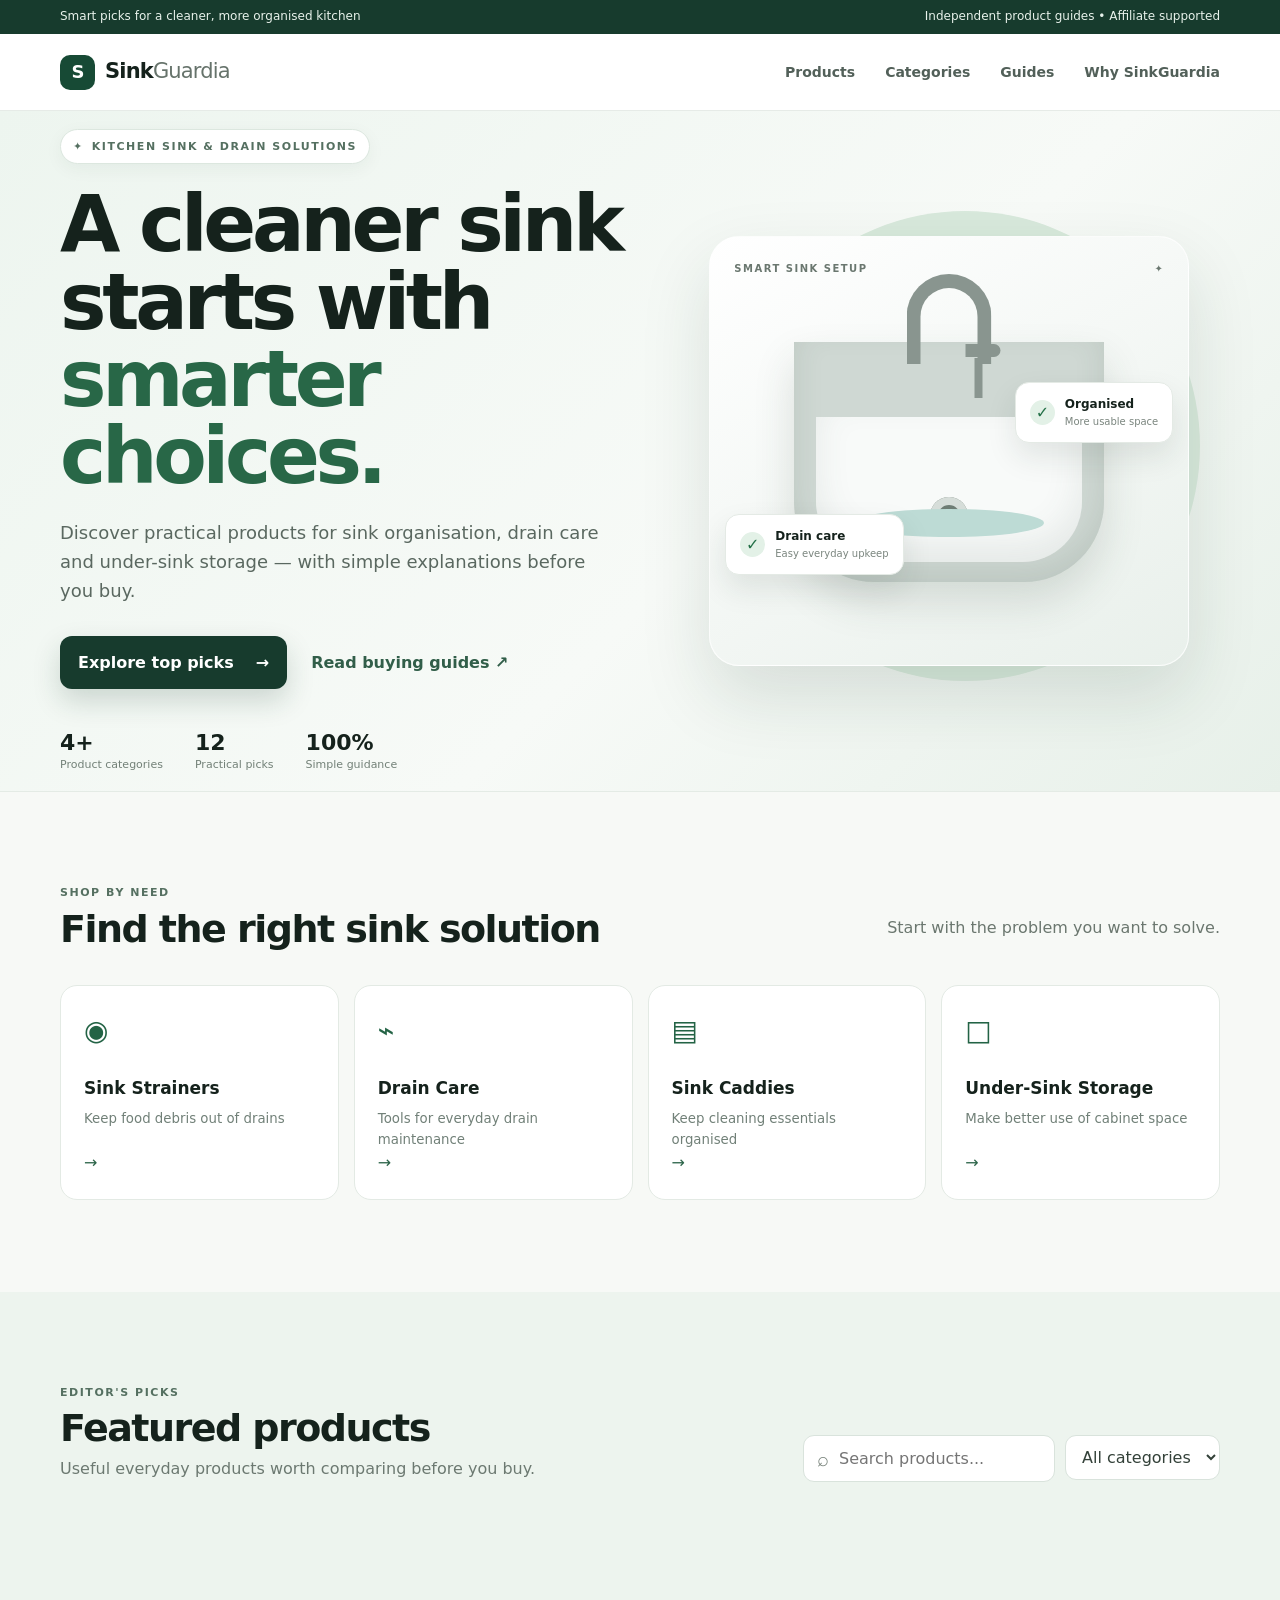
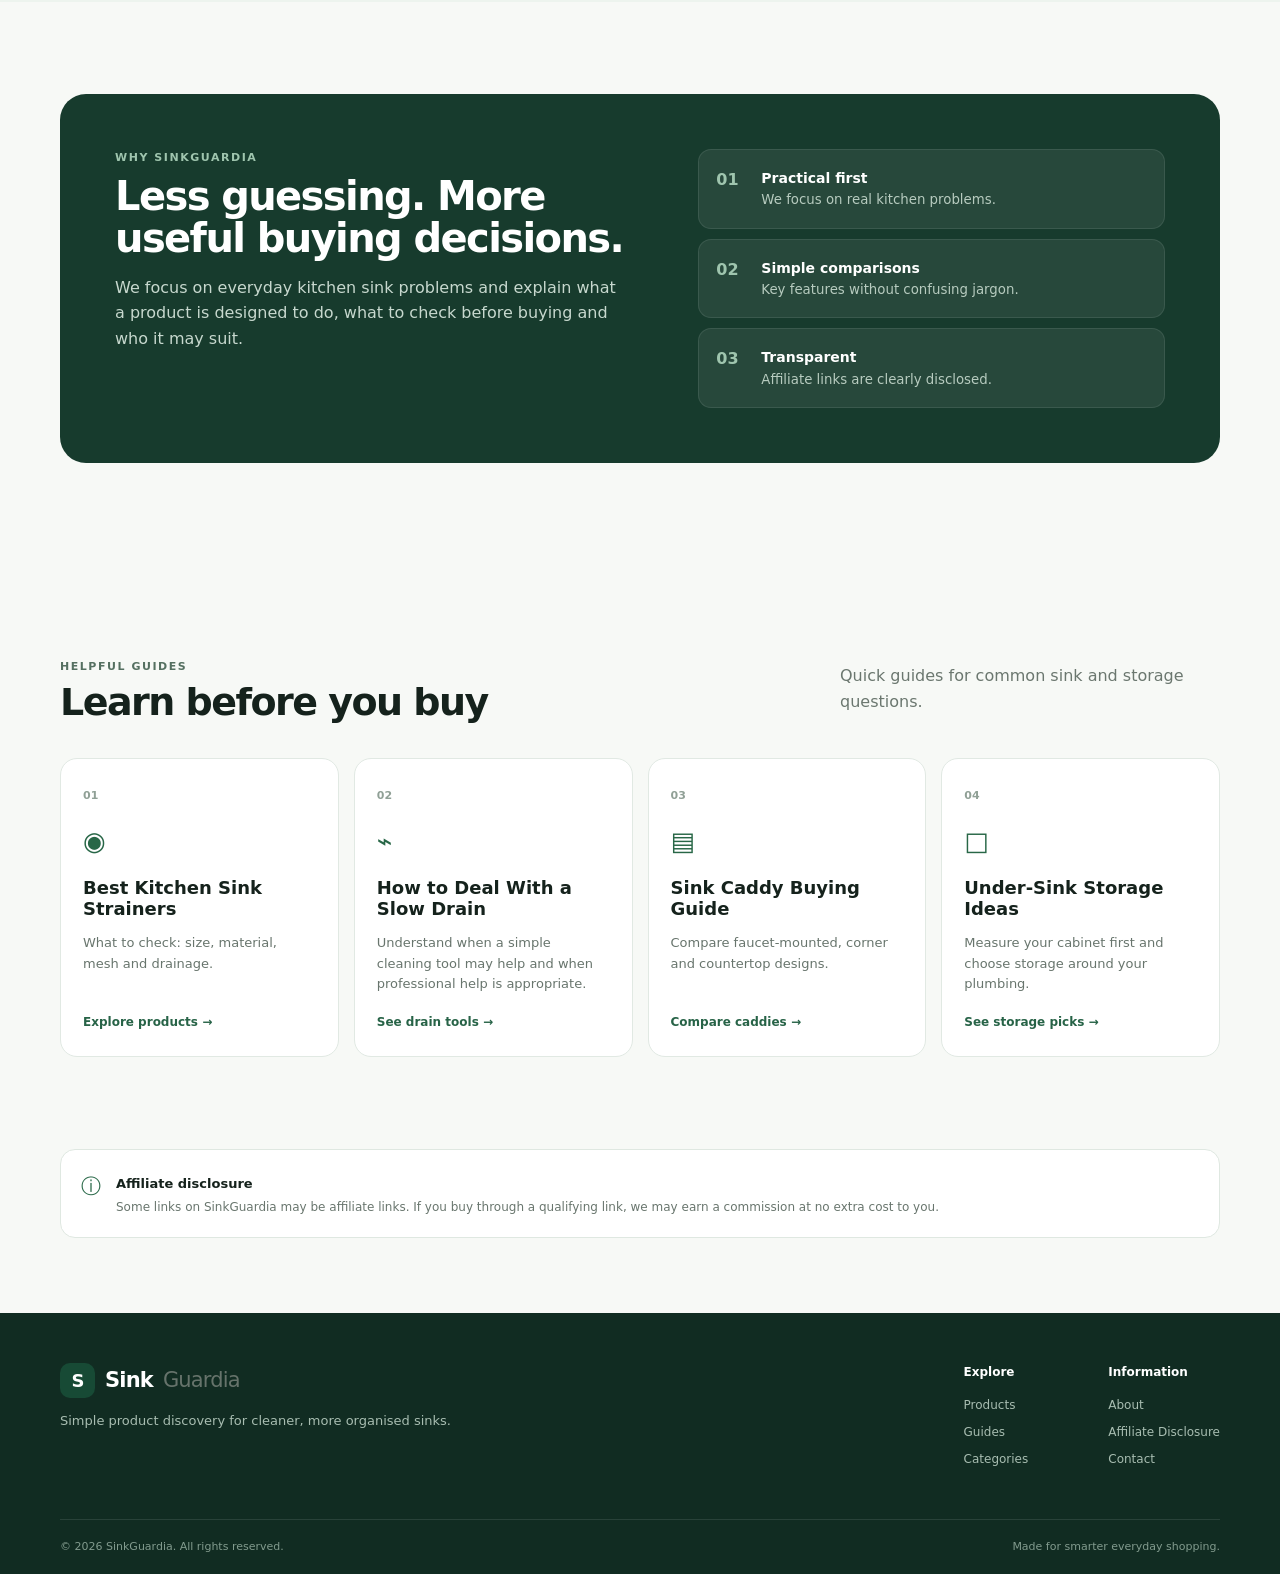
==== index.html @ 62e99f2e "Update index.html" ====
<!doctype html>
<html lang="en">
<head>
<meta charset="utf-8"><meta name="viewport" content="width=device-width,initial-scale=1">
<meta name="description" content="SinkGuardia helps you compare practical kitchen sink, drain and under-sink organization products.">
<title>SinkGuardia — Smarter Sink Solutions</title><link rel="stylesheet" href="style.css">
<body>
<div class="topbar"><div class="container topbar-in"><span>Smart picks for a cleaner, more organised kitchen</span><span>Independent product guides • Affiliate supported</span></div></div>
<header class="site-header"><div class="container nav">
<a class="logo" href="index.html"><span class="logo-mark">S</span><span>Sink<span class="muted-logo">Guardia</span></span></a>
<nav class="desktop-nav"><a href="#products">Products</a><a href="#categories">Categories</a><a href="#guides">Guides</a><a href="#why">Why SinkGuardia</a></nav>
<button class="menu-btn" id="menuBtn" aria-label="Open menu">☰</button>
</div><div class="mobile-nav" id="mobileNav"><a href="#products">Products</a><a href="#categories">Categories</a><a href="#guides">Guides</a><a href="#why">Why SinkGuardia</a></div></header>
<main>
<section class="hero"><div class="container hero-grid"><div class="hero-copy-wrap"><div class="pill"><span>✦</span> KITCHEN SINK & DRAIN SOLUTIONS</div><h1>A cleaner sink starts with <em>smarter choices.</em></h1><p class="hero-copy">Discover practical products for sink organisation, drain care and under-sink storage — with simple explanations before you buy.</p><div class="hero-actions"><a class="button primary" href="#products">Explore top picks <span>→</span></a><a class="text-link" href="#guides">Read buying guides <span>↗</span></a></div><div class="trust-row"><div><strong>4+</strong><span>Product categories</span></div><div><strong>12</strong><span>Practical picks</span></div><div><strong>100%</strong><span>Simple guidance</span></div></div></div>
<div class="hero-visual"><div class="blob"></div><div class="sink-scene"><div class="scene-top"><span class="scene-label">SMART SINK SETUP</span><span>✦</span></div><div class="sink"><div class="faucet"><i></i><b></b></div><div class="basin"><div class="drain"></div><div class="water"></div></div></div><div class="floating-card card-a"><span>✓</span><div><b>Drain care</b><small>Easy everyday upkeep</small></div></div><div class="floating-card card-b"><span>✓</span><div><b>Organised</b><small>More usable space</small></div></div></div></div></div></section>
<section class="container section" id="categories"><div class="section-heading"><div><div class="eyebrow">SHOP BY NEED</div><h2>Find the right sink solution</h2></div><p>Start with the problem you want to solve.</p></div><div class="category-grid"><a class="category" href="#products" data-filter="Strainers"><span class="cat-icon">◉</span><b>Sink Strainers</b><small>Keep food debris out of drains</small><span>→</span></a><a class="category" href="#products" data-filter="Drain Care"><span class="cat-icon">⌁</span><b>Drain Care</b><small>Tools for everyday drain maintenance</small><span>→</span></a><a class="category" href="#products" data-filter="Caddies"><span class="cat-icon">▤</span><b>Sink Caddies</b><small>Keep cleaning essentials organised</small><span>→</span></a><a class="category" href="#products" data-filter="Storage"><span class="cat-icon">□</span><b>Under-Sink Storage</b><small>Make better use of cabinet space</small><span>→</span></a></div></section>
<section class="section products-section" id="products"><div class="container"><div class="section-heading products-head"><div><div class="eyebrow">EDITOR'S PICKS</div><h2>Featured products</h2><p>Useful everyday products worth comparing before you buy.</p></div><div class="tools"><label class="search"><span>⌕</span><input id="search" type="search" placeholder="Search products..."></label><select id="filter"><option value="All">All categories</option><option>Strainers</option><option>Drain Care</option><option>Caddies</option><option>Storage</option></select></div></div><div class="product-grid" id="productGrid"></div><div class="empty" id="empty" hidden>No products found. Try another search.</div></div></section>
<section class="container section" id="why"><div class="why-card"><div><div class="eyebrow">WHY SINKGUARDIA</div><h2>Less guessing. More useful buying decisions.</h2><p>We focus on everyday kitchen sink problems and explain what a product is designed to do, what to check before buying and who it may suit.</p></div><div class="why-list"><div><span>01</span><b>Practical first</b><small>We focus on real kitchen problems.</small></div><div><span>02</span><b>Simple comparisons</b><small>Key features without confusing jargon.</small></div><div><span>03</span><b>Transparent</b><small>Affiliate links are clearly disclosed.</small></div></div></div></section>
<section class="container section" id="guides"><div class="section-heading"><div><div class="eyebrow">HELPFUL GUIDES</div><h2>Learn before you buy</h2></div><p>Quick guides for common sink and storage questions.</p></div><div class="guide-grid"><article class="guide"><span>01</span><div class="guide-icon">◉</div><h3>Best Kitchen Sink Strainers</h3><p>What to check: size, material, mesh and drainage.</p><a href="#products">Explore products →</a></article><article class="guide"><span>02</span><div class="guide-icon">⌁</div><h3>How to Deal With a Slow Drain</h3><p>Understand when a simple cleaning tool may help and when professional help is appropriate.</p><a href="#products">See drain tools →</a></article><article class="guide"><span>03</span><div class="guide-icon">▤</div><h3>Sink Caddy Buying Guide</h3><p>Compare faucet-mounted, corner and countertop designs.</p><a href="#products">Compare caddies →</a></article><article class="guide"><span>04</span><div class="guide-icon">□</div><h3>Under-Sink Storage Ideas</h3><p>Measure your cabinet first and choose storage around your plumbing.</p><a href="#products">See storage picks →</a></article></div></section>
<section class="container disclosure"><div class="disclosure-icon">ⓘ</div><div><b>Affiliate disclosure</b><p>Some links on SinkGuardia may be affiliate links. If you buy through a qualifying link, we may earn a commission at no extra cost to you.</p></div></section>
</main>
<footer><div class="container footer-main"><div><a class="logo footer-logo" href="index.html"><span class="logo-mark">S</span>Sink<span class="muted-logo">Guardia</span></a><p>Simple product discovery for cleaner, more organised sinks.</p></div><div class="footer-links"><div><b>Explore</b><a href="#products">Products</a><a href="#guides">Guides</a><a href="#categories">Categories</a></div><div><b>Information</b><a href="about.html">About</a><a href="disclosure.html">Affiliate Disclosure</a><a href="contact.html">Contact</a></div></div></div><div class="container footer-bottom"><span>© 2026 SinkGuardia. All rights reserved.</span><span>Made for smarter everyday shopping.</span></div></footer>
<script src="js/products.js"></script><script src="js/script.js"></script>
</body></html>
---- style.css ----
*{box-sizing:border-box}html{scroll-behavior:smooth}body{margin:0;font-family:Inter,ui-sans-serif,system-ui,-apple-system,BlinkMacSystemFont,"Segoe UI",sans-serif;color:#15221c;background:#f7f9f6;line-height:1.6}a{color:inherit}.container{width:min(1160px,92%);margin:auto}.topbar{background:#173b2d;color:#e8f2eb;font-size:12px}.topbar-in{min-height:34px;display:flex;align-items:center;justify-content:space-between;gap:20px}.site-header{position:sticky;top:0;z-index:20;background:rgba(255,255,255,.94);backdrop-filter:blur(14px);border-bottom:1px solid #e6ebe7}.nav{height:76px;display:flex;align-items:center;justify-content:space-between}.logo{display:flex;align-items:center;gap:10px;text-decoration:none;font-size:21px;font-weight:850;letter-spacing:-.04em}.logo-mark{display:grid;place-items:center;width:35px;height:35px;border-radius:10px;background:#174a35;color:#fff;font-size:18px}.muted-logo{font-weight:500;color:#66736b}.desktop-nav{display:flex;gap:30px}.desktop-nav a,.mobile-nav a{text-decoration:none;color:#526059;font-size:14px;font-weight:650}.desktop-nav a:hover{color:#174a35}.menu-btn{display:none;border:0;background:#edf3ee;border-radius:10px;padding:10px 12px;font-size:18px}.mobile-nav{display:none}.hero{overflow:hidden;background:linear-gradient(135deg,#edf5ef 0%,#f7faf7 58%,#e7f0e9 100%);border-bottom:1px solid #e4ebe5}.hero-grid{min-height:680px;display:grid;grid-template-columns:1.02fr .98fr;gap:55px;align-items:center}.pill,.eyebrow{font-size:11px;letter-spacing:.14em;font-weight:850;color:#557061}.pill{display:inline-flex;gap:8px;align-items:center;background:#fff;border:1px solid #dce7df;padding:8px 12px;border-radius:999px;box-shadow:0 5px 18px rgba(25,65,46,.05)}h1{font-size:clamp(45px,6.1vw,78px);line-height:.99;letter-spacing:-.055em;margin:22px 0 24px;max-width:720px}h1 em{font-style:normal;color:#286747}.hero-copy{font-size:18px;color:#5a6860;max-width:610px}.hero-actions{display:flex;align-items:center;gap:24px;margin:30px 0}.button{display:inline-flex;align-items:center;gap:22px;text-decoration:none;font-weight:800;border-radius:12px;padding:14px 18px}.primary{background:#173b2d;color:#fff;box-shadow:0 12px 28px rgba(23,59,45,.18)}.text-link{text-decoration:none;font-weight:750;color:#315e49}.trust-row{display:flex;gap:32px;margin-top:42px}.trust-row div{display:grid}.trust-row strong{font-size:22px;line-height:1.1}.trust-row span{font-size:11px;color:#728077}.hero-visual{position:relative;min-height:510px;display:grid;place-items:center}.blob{position:absolute;width:470px;height:470px;border-radius:50%;background:#d8e9dc;right:20px;top:15px}.sink-scene{position:relative;width:min(480px,100%);height:430px;border-radius:30px;background:linear-gradient(150deg,#fff,#e9f0eb);box-shadow:0 30px 70px rgba(24,55,39,.13);border:1px solid rgba(255,255,255,.8);overflow:hidden;padding:24px}.scene-top{display:flex;justify-content:space-between;color:#6a776f;font-size:10px;font-weight:850;letter-spacing:.15em}.sink{position:absolute;left:50%;top:105px;transform:translateX(-50%);width:310px;height:240px;background:#cfd8d3;border-radius:0 0 80px 80px;box-shadow:inset 0 -14px 30px rgba(61,79,69,.12),0 20px 40px rgba(45,65,53,.15)}.basin{position:absolute;left:22px;right:22px;bottom:20px;height:145px;background:#f8faf9;border-radius:0 0 60px 60px;box-shadow:inset 0 -18px 35px rgba(71,89,80,.1)}.water{position:absolute;left:38px;right:38px;bottom:25px;height:28px;border-radius:50%;background:#bddbd5}.drain{position:absolute;left:50%;bottom:27px;transform:translateX(-50%);width:38px;height:38px;border-radius:50%;background:#6e7c74;box-shadow:inset 0 0 0 8px #d6ddd9}.faucet{position:absolute;left:50%;top:-68px;width:85px;height:90px;transform:translateX(-50%);border:14px solid #89958f;border-bottom:0;border-radius:55px 55px 0 0}.faucet i{position:absolute;right:-23px;top:56px;width:35px;height:13px;background:#89958f;border-radius:0 10px 10px 0}.faucet b{position:absolute;right:-5px;top:70px;width:8px;height:40px;background:#89958f}.floating-card{position:absolute;display:flex;gap:10px;align-items:center;background:#fff;border:1px solid #e4eae5;border-radius:14px;padding:12px 14px;box-shadow:0 14px 30px rgba(27,51,39,.1)}.floating-card span{width:25px;height:25px;border-radius:50%;display:grid;place-items:center;background:#e3f1e7;color:#237047;font-weight:900}.floating-card b,.floating-card small{display:block}.floating-card b{font-size:12px}.floating-card small{font-size:10px;color:#7a857e}.card-a{left:15px;bottom:90px}.card-b{right:15px;top:145px}.section{padding:92px 0}.section-heading{display:flex;align-items:end;justify-content:space-between;gap:25px;margin-bottom:28px}.section-heading h2{font-size:38px;letter-spacing:-.04em;line-height:1.08;margin:7px 0}.section-heading>p{max-width:380px;color:#6b776f}.category-grid{display:grid;grid-template-columns:repeat(4,1fr);gap:15px}.category{position:relative;text-decoration:none;background:#fff;border:1px solid #e3eae4;border-radius:17px;padding:23px;min-height:180px;display:flex;flex-direction:column;transition:.2s}.category:hover,.product-card:hover,.guide:hover{transform:translateY(-4px);box-shadow:0 18px 40px rgba(27,56,42,.08)}.cat-icon{font-size:28px;color:#236345;margin-bottom:22px}.category b{font-size:17px}.category small{color:#718078;margin-top:5px}.category>span:last-child{margin-top:auto;color:#2d654a}.products-section{background:#edf4ee}.products-head{align-items:end}.products-head>div:first-child p{color:#6c7971;margin:5px 0 0}.tools{display:flex;gap:10px}.search{display:flex;align-items:center;gap:8px;background:#fff;border:1px solid #d9e3dc;border-radius:11px;padding:0 13px}.search span{font-size:20px;color:#758078}.search input,.tools select{border:0;outline:0;background:transparent;height:45px;color:#334139;font:inherit}.tools select{background:#fff;border:1px solid #d9e3dc;border-radius:11px;padding:0 12px}.product-grid{display:grid;grid-template-columns:repeat(3,1fr);gap:18px}.product-card{background:#fff;border:1px solid #e0e8e2;border-radius:18px;overflow:hidden;transition:.2s;display:flex;flex-direction:column}.product-image{height:220px;background:linear-gradient(145deg,#f7faf8,#e2ece5);display:grid;place-items:center;position:relative}.product-art{font-size:72px;color:#789286}.badge{position:absolute;left:15px;top:15px;background:#173b2d;color:#fff;padding:5px 9px;border-radius:999px;font-size:10px;font-weight:850}.product-body{padding:19px}.product-category{font-size:10px;font-weight:850;letter-spacing:.12em;color:#6c7b72}.product-body h3{font-size:19px;line-height:1.25;margin:7px 0}.product-body p{color:#66736b;font-size:13px;min-height:42px}.rating{font-size:12px;color:#8a6719;font-weight:800}.card-bottom{display:flex;justify-content:space-between;align-items:center;margin-top:17px}.price{font-size:20px;font-weight:850}.view-btn{background:#edf4ee;color:#1e573d;border:0;border-radius:9px;padding:9px 12px;text-decoration:none;font-size:12px;font-weight:800}.empty{padding:35px;text-align:center;background:#fff;border-radius:14px;color:#68756d}.why-card{display:grid;grid-template-columns:1.1fr 1fr;gap:70px;background:#173b2d;color:#fff;border-radius:26px;padding:55px}.why-card .eyebrow{color:#9fc5ae}.why-card h2{font-size:40px;line-height:1.05;letter-spacing:-.04em;margin:8px 0 16px}.why-card p{color:#c7d8ce;max-width:590px}.why-list{display:grid;gap:10px}.why-list>div{background:rgba(255,255,255,.07);border:1px solid rgba(255,255,255,.09);border-radius:13px;padding:17px;display:grid;grid-template-columns:35px 1fr;column-gap:10px}.why-list span{grid-row:span 2;color:#9fc5ae;font-weight:800}.why-list b{font-size:14px}.why-list small{color:#b7cbbf}.guide-grid{display:grid;grid-template-columns:repeat(4,1fr);gap:15px}.guide{background:#fff;border:1px solid #e1e9e3;border-radius:17px;padding:22px;transition:.2s}.guide>span{font-size:11px;font-weight:900;color:#90a096}.guide-icon{font-size:26px;color:#286747;margin:14px 0}.guide h3{font-size:18px;line-height:1.2;margin:0 0 10px}.guide p{color:#68756d;font-size:13px;min-height:62px}.guide a{font-size:12px;font-weight:850;color:#276347;text-decoration:none}.disclosure{display:flex;gap:15px;align-items:flex-start;background:#fff;border:1px solid #dfe8e1;border-radius:15px;padding:20px;margin-bottom:75px}.disclosure-icon{font-size:20px;color:#2b6a4a}.disclosure b{font-size:13px}.disclosure p{margin:3px 0 0;color:#69766e;font-size:12px}footer{background:#112c22;color:#d9e7df}.footer-main{display:flex;justify-content:space-between;gap:50px;padding:50px 0}.footer-logo{color:#fff}.footer-main p{color:#a8bdb1;font-size:13px}.footer-links{display:flex;gap:80px}.footer-links div{display:grid;gap:8px;align-content:start}.footer-links b{font-size:12px;color:#fff;margin-bottom:5px}.footer-links a{font-size:12px;color:#a8bdb1;text-decoration:none}.footer-bottom{border-top:1px solid rgba(255,255,255,.1);padding:18px 0;display:flex;justify-content:space-between;color:#829b8e;font-size:11px}@media(max-width:900px){.hero-grid{grid-template-columns:1fr}.hero-visual{min-height:460px}.category-grid,.guide-grid{grid-template-columns:repeat(2,1fr)}.product-grid{grid-template-columns:repeat(2,1fr)}.why-card{grid-template-columns:1fr;gap:30px}.desktop-nav{display:none}.menu-btn{display:block}.mobile-nav.open{display:grid;padding:8px 4%;gap:2px;border-top:1px solid #e6ebe7}.mobile-nav a{padding:12px}.products-head{align-items:stretch;flex-direction:column}.tools{flex-wrap:wrap}.search{flex:1;min-width:220px}}@media(max-width:580px){.topbar-in span:last-child{display:none}.topbar-in{justify-content:center}.hero-grid{min-height:auto;padding:60px 0 45px}.hero-actions{flex-wrap:wrap}.trust-row{gap:18px}.hero-visual{min-height:380px}.blob{width:330px;height:330px}.sink-scene{height:350px}.sink{transform:translateX(-50%) scale(.78);top:80px}.floating-card{transform:scale(.85)}.card-a{left:0}.card-b{right:0}.section{padding:65px 0}.section-heading{display:block}.section-heading h2,.why-card h2{font-size:31px}.category-grid,.guide-grid,.product-grid{grid-template-columns:1fr}.tools{display:grid}.tools select{width:100%}.why-card{padding:30px 22px}.footer-main{display:grid}.footer-links{gap:45px}.footer-bottom{display:grid;gap:5px}}
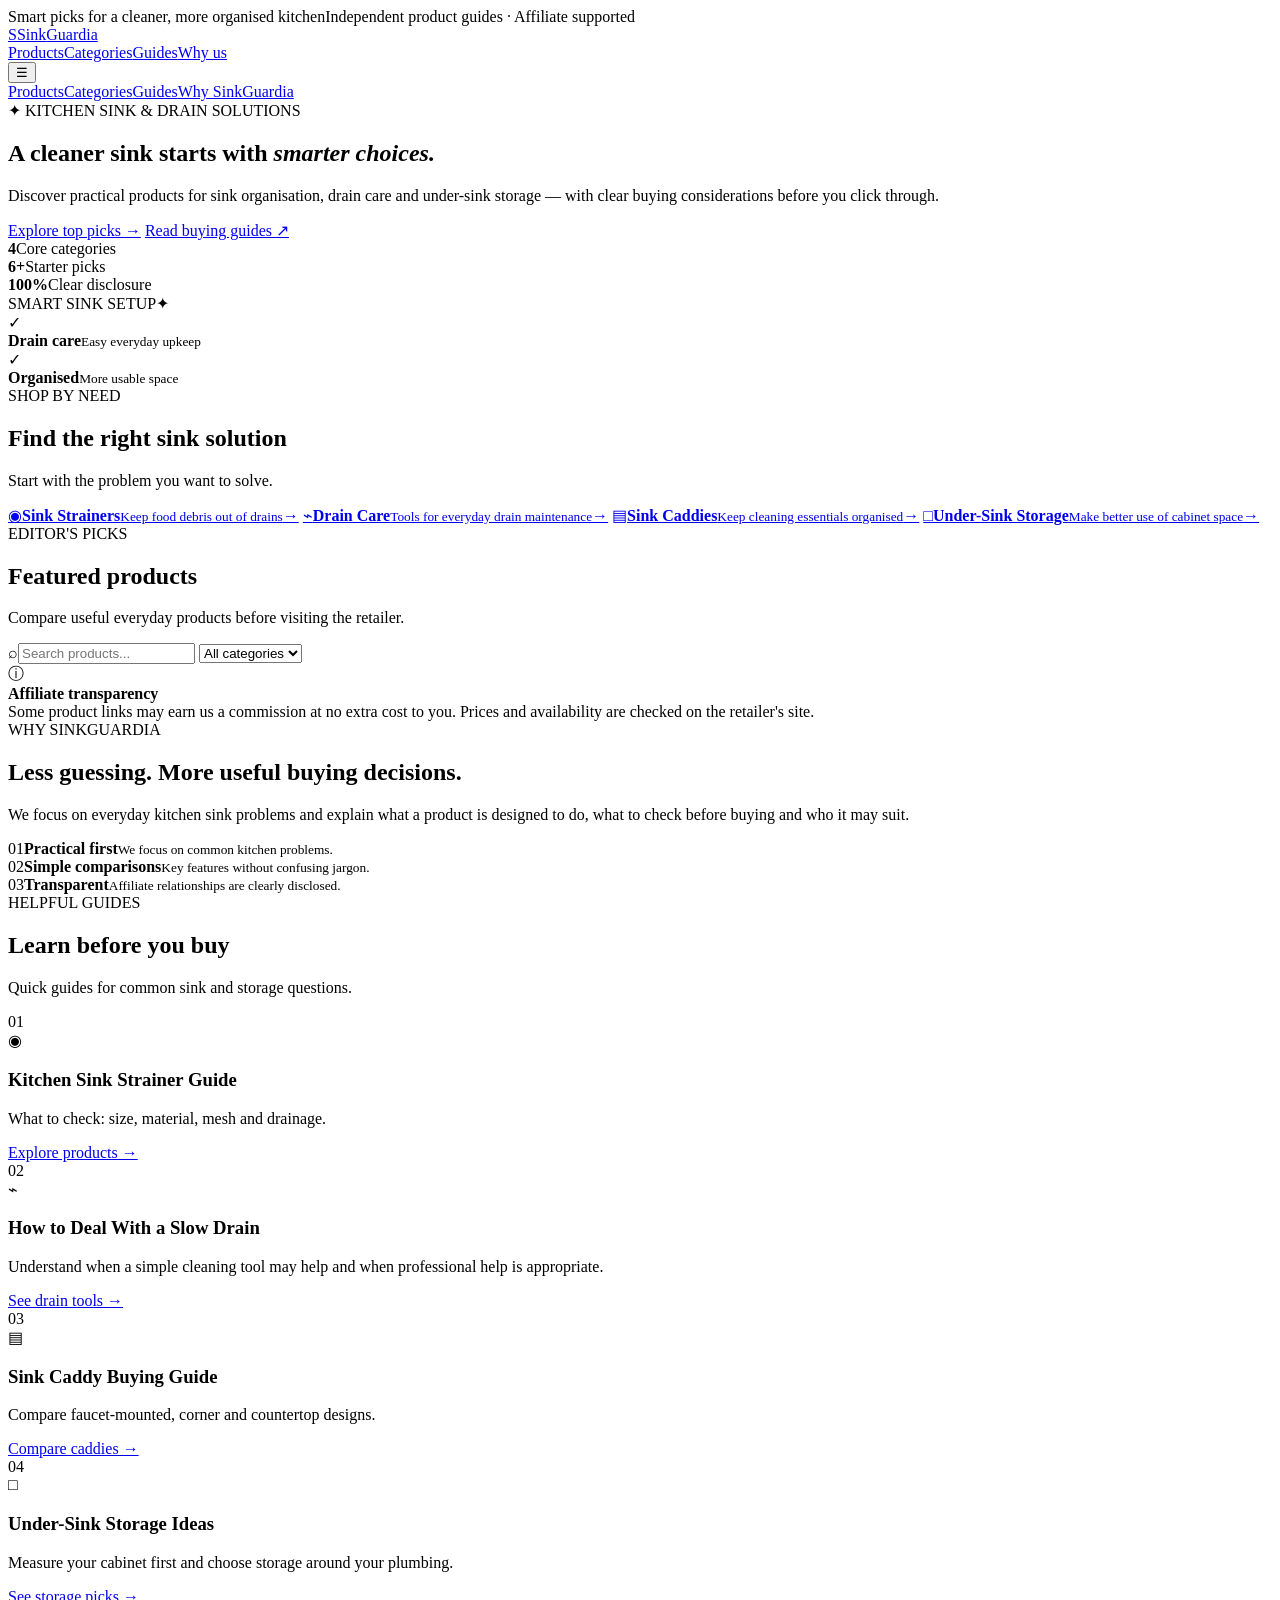
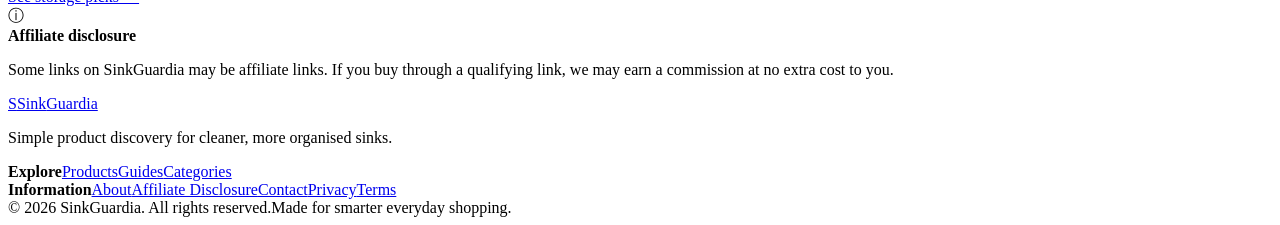
==== commit 4ad60232: "index.html" ====
--- a/index.html
+++ b/index.html
@@ -1,25 +1,121 @@
 <!doctype html>
 <html lang="en">
 <head>
-<meta charset="utf-8"><meta name="viewport" content="width=device-width,initial-scale=1">
-<meta name="description" content="SinkGuardia helps you compare practical kitchen sink, drain and under-sink organization products.">
-<title>SinkGuardia — Smarter Sink Solutions</title><link rel="stylesheet" href="style.css">
+  <meta charset="utf-8">
+  <meta name="viewport" content="width=device-width,initial-scale=1">
+  <meta name="description" content="SinkGuardia helps you compare practical kitchen sink, drain and under-sink organization products before you buy.">
+  <meta name="robots" content="index,follow">
+  <meta name="theme-color" content="#173b2d">
+  <title>SinkGuardia — Smarter Sink Solutions</title>
+  <link rel="stylesheet" href="css/style.css">
+</head>
 <body>
-<div class="topbar"><div class="container topbar-in"><span>Smart picks for a cleaner, more organised kitchen</span><span>Independent product guides • Affiliate supported</span></div></div>
-<header class="site-header"><div class="container nav">
-<a class="logo" href="index.html"><span class="logo-mark">S</span><span>Sink<span class="muted-logo">Guardia</span></span></a>
-<nav class="desktop-nav"><a href="#products">Products</a><a href="#categories">Categories</a><a href="#guides">Guides</a><a href="#why">Why SinkGuardia</a></nav>
-<button class="menu-btn" id="menuBtn" aria-label="Open menu">☰</button>
-</div><div class="mobile-nav" id="mobileNav"><a href="#products">Products</a><a href="#categories">Categories</a><a href="#guides">Guides</a><a href="#why">Why SinkGuardia</a></div></header>
-<main>
-<section class="hero"><div class="container hero-grid"><div class="hero-copy-wrap"><div class="pill"><span>✦</span> KITCHEN SINK & DRAIN SOLUTIONS</div><h1>A cleaner sink starts with <em>smarter choices.</em></h1><p class="hero-copy">Discover practical products for sink organisation, drain care and under-sink storage — with simple explanations before you buy.</p><div class="hero-actions"><a class="button primary" href="#products">Explore top picks <span>→</span></a><a class="text-link" href="#guides">Read buying guides <span>↗</span></a></div><div class="trust-row"><div><strong>4+</strong><span>Product categories</span></div><div><strong>12</strong><span>Practical picks</span></div><div><strong>100%</strong><span>Simple guidance</span></div></div></div>
-<div class="hero-visual"><div class="blob"></div><div class="sink-scene"><div class="scene-top"><span class="scene-label">SMART SINK SETUP</span><span>✦</span></div><div class="sink"><div class="faucet"><i></i><b></b></div><div class="basin"><div class="drain"></div><div class="water"></div></div></div><div class="floating-card card-a"><span>✓</span><div><b>Drain care</b><small>Easy everyday upkeep</small></div></div><div class="floating-card card-b"><span>✓</span><div><b>Organised</b><small>More usable space</small></div></div></div></div></div></section>
-<section class="container section" id="categories"><div class="section-heading"><div><div class="eyebrow">SHOP BY NEED</div><h2>Find the right sink solution</h2></div><p>Start with the problem you want to solve.</p></div><div class="category-grid"><a class="category" href="#products" data-filter="Strainers"><span class="cat-icon">◉</span><b>Sink Strainers</b><small>Keep food debris out of drains</small><span>→</span></a><a class="category" href="#products" data-filter="Drain Care"><span class="cat-icon">⌁</span><b>Drain Care</b><small>Tools for everyday drain maintenance</small><span>→</span></a><a class="category" href="#products" data-filter="Caddies"><span class="cat-icon">▤</span><b>Sink Caddies</b><small>Keep cleaning essentials organised</small><span>→</span></a><a class="category" href="#products" data-filter="Storage"><span class="cat-icon">□</span><b>Under-Sink Storage</b><small>Make better use of cabinet space</small><span>→</span></a></div></section>
-<section class="section products-section" id="products"><div class="container"><div class="section-heading products-head"><div><div class="eyebrow">EDITOR'S PICKS</div><h2>Featured products</h2><p>Useful everyday products worth comparing before you buy.</p></div><div class="tools"><label class="search"><span>⌕</span><input id="search" type="search" placeholder="Search products..."></label><select id="filter"><option value="All">All categories</option><option>Strainers</option><option>Drain Care</option><option>Caddies</option><option>Storage</option></select></div></div><div class="product-grid" id="productGrid"></div><div class="empty" id="empty" hidden>No products found. Try another search.</div></div></section>
-<section class="container section" id="why"><div class="why-card"><div><div class="eyebrow">WHY SINKGUARDIA</div><h2>Less guessing. More useful buying decisions.</h2><p>We focus on everyday kitchen sink problems and explain what a product is designed to do, what to check before buying and who it may suit.</p></div><div class="why-list"><div><span>01</span><b>Practical first</b><small>We focus on real kitchen problems.</small></div><div><span>02</span><b>Simple comparisons</b><small>Key features without confusing jargon.</small></div><div><span>03</span><b>Transparent</b><small>Affiliate links are clearly disclosed.</small></div></div></div></section>
-<section class="container section" id="guides"><div class="section-heading"><div><div class="eyebrow">HELPFUL GUIDES</div><h2>Learn before you buy</h2></div><p>Quick guides for common sink and storage questions.</p></div><div class="guide-grid"><article class="guide"><span>01</span><div class="guide-icon">◉</div><h3>Best Kitchen Sink Strainers</h3><p>What to check: size, material, mesh and drainage.</p><a href="#products">Explore products →</a></article><article class="guide"><span>02</span><div class="guide-icon">⌁</div><h3>How to Deal With a Slow Drain</h3><p>Understand when a simple cleaning tool may help and when professional help is appropriate.</p><a href="#products">See drain tools →</a></article><article class="guide"><span>03</span><div class="guide-icon">▤</div><h3>Sink Caddy Buying Guide</h3><p>Compare faucet-mounted, corner and countertop designs.</p><a href="#products">Compare caddies →</a></article><article class="guide"><span>04</span><div class="guide-icon">□</div><h3>Under-Sink Storage Ideas</h3><p>Measure your cabinet first and choose storage around your plumbing.</p><a href="#products">See storage picks →</a></article></div></section>
-<section class="container disclosure"><div class="disclosure-icon">ⓘ</div><div><b>Affiliate disclosure</b><p>Some links on SinkGuardia may be affiliate links. If you buy through a qualifying link, we may earn a commission at no extra cost to you.</p></div></section>
-</main>
-<footer><div class="container footer-main"><div><a class="logo footer-logo" href="index.html"><span class="logo-mark">S</span>Sink<span class="muted-logo">Guardia</span></a><p>Simple product discovery for cleaner, more organised sinks.</p></div><div class="footer-links"><div><b>Explore</b><a href="#products">Products</a><a href="#guides">Guides</a><a href="#categories">Categories</a></div><div><b>Information</b><a href="about.html">About</a><a href="disclosure.html">Affiliate Disclosure</a><a href="contact.html">Contact</a></div></div></div><div class="container footer-bottom"><span>© 2026 SinkGuardia. All rights reserved.</span><span>Made for smarter everyday shopping.</span></div></footer>
-<script src="js/products.js"></script><script src="js/script.js"></script>
-</body></html>
+  <div class="topbar"><div class="container topbar-in"><span>Smart picks for a cleaner, more organised kitchen</span><span>Independent product guides · Affiliate supported</span></div></div>
+
+  <header class="site-header">
+    <div class="container nav">
+      <a class="logo" href="index.html" aria-label="SinkGuardia home"><span class="logo-mark">S</span><span>Sink<span class="muted-logo">Guardia</span></span></a>
+      <nav class="desktop-nav" aria-label="Primary navigation">
+        <a href="#products">Products</a><a href="#categories">Categories</a><a href="#guides">Guides</a><a href="#why">Why us</a>
+      </nav>
+      <button class="menu-btn" id="menuBtn" aria-label="Open menu" aria-expanded="false">☰</button>
+    </div>
+    <nav class="mobile-nav" id="mobileNav" aria-label="Mobile navigation">
+      <a href="#products">Products</a><a href="#categories">Categories</a><a href="#guides">Guides</a><a href="#why">Why SinkGuardia</a>
+    </nav>
+  </header>
+
+  <main>
+    <section class="hero">
+      <div class="container hero-grid">
+        <div class="hero-copy-wrap">
+          <div class="pill"><span>✦</span> KITCHEN SINK & DRAIN SOLUTIONS</div>
+          <h1>A cleaner sink starts with <em>smarter choices.</em></h1>
+          <p class="hero-copy">Discover practical products for sink organisation, drain care and under-sink storage — with clear buying considerations before you click through.</p>
+          <div class="hero-actions">
+            <a class="button primary" href="#products">Explore top picks <span>→</span></a>
+            <a class="text-link" href="#guides">Read buying guides <span>↗</span></a>
+          </div>
+          <div class="trust-row">
+            <div><strong>4</strong><span>Core categories</span></div>
+            <div><strong>6+</strong><span>Starter picks</span></div>
+            <div><strong>100%</strong><span>Clear disclosure</span></div>
+          </div>
+        </div>
+        <div class="hero-visual" aria-hidden="true">
+          <div class="blob"></div>
+          <div class="sink-scene">
+            <div class="scene-top"><span>SMART SINK SETUP</span><span>✦</span></div>
+            <div class="sink"><div class="faucet"><i></i><b></b></div><div class="basin"><div class="drain"></div><div class="water"></div></div></div>
+            <div class="floating-card card-a"><span>✓</span><div><b>Drain care</b><small>Easy everyday upkeep</small></div></div>
+            <div class="floating-card card-b"><span>✓</span><div><b>Organised</b><small>More usable space</small></div></div>
+          </div>
+        </div>
+      </div>
+    </section>
+
+    <section class="container section" id="categories">
+      <div class="section-heading"><div><div class="eyebrow">SHOP BY NEED</div><h2>Find the right sink solution</h2></div><p>Start with the problem you want to solve.</p></div>
+      <div class="category-grid">
+        <a class="category" href="#products" data-filter="Strainers"><span class="cat-icon">◉</span><b>Sink Strainers</b><small>Keep food debris out of drains</small><span>→</span></a>
+        <a class="category" href="#products" data-filter="Drain Care"><span class="cat-icon">⌁</span><b>Drain Care</b><small>Tools for everyday drain maintenance</small><span>→</span></a>
+        <a class="category" href="#products" data-filter="Caddies"><span class="cat-icon">▤</span><b>Sink Caddies</b><small>Keep cleaning essentials organised</small><span>→</span></a>
+        <a class="category" href="#products" data-filter="Storage"><span class="cat-icon">□</span><b>Under-Sink Storage</b><small>Make better use of cabinet space</small><span>→</span></a>
+      </div>
+    </section>
+
+    <section class="section products-section" id="products">
+      <div class="container">
+        <div class="section-heading products-head">
+          <div><div class="eyebrow">EDITOR'S PICKS</div><h2>Featured products</h2><p>Compare useful everyday products before visiting the retailer.</p></div>
+          <div class="tools">
+            <label class="search"><span>⌕</span><input id="search" type="search" placeholder="Search products..." aria-label="Search products"></label>
+            <select id="filter" aria-label="Filter products"><option value="All">All categories</option><option>Strainers</option><option>Drain Care</option><option>Caddies</option><option>Storage</option></select>
+          </div>
+        </div>
+        <div class="affiliate-note"><span>ⓘ</span><div><strong>Affiliate transparency</strong><br><span>Some product links may earn us a commission at no extra cost to you. Prices and availability are checked on the retailer's site.</span></div></div>
+        <div class="product-grid" id="productGrid"></div>
+        <div class="empty" id="empty" hidden>No products found. Try another search.</div>
+      </div>
+    </section>
+
+    <section class="container section" id="why">
+      <div class="why-card">
+        <div><div class="eyebrow">WHY SINKGUARDIA</div><h2>Less guessing. More useful buying decisions.</h2><p>We focus on everyday kitchen sink problems and explain what a product is designed to do, what to check before buying and who it may suit.</p></div>
+        <div class="why-list">
+          <div><span>01</span><b>Practical first</b><small>We focus on common kitchen problems.</small></div>
+          <div><span>02</span><b>Simple comparisons</b><small>Key features without confusing jargon.</small></div>
+          <div><span>03</span><b>Transparent</b><small>Affiliate relationships are clearly disclosed.</small></div>
+        </div>
+      </div>
+    </section>
+
+    <section class="container section" id="guides">
+      <div class="section-heading"><div><div class="eyebrow">HELPFUL GUIDES</div><h2>Learn before you buy</h2></div><p>Quick guides for common sink and storage questions.</p></div>
+      <div class="guide-grid">
+        <article class="guide"><span>01</span><div class="guide-icon">◉</div><h3>Kitchen Sink Strainer Guide</h3><p>What to check: size, material, mesh and drainage.</p><a href="#products">Explore products →</a></article>
+        <article class="guide"><span>02</span><div class="guide-icon">⌁</div><h3>How to Deal With a Slow Drain</h3><p>Understand when a simple cleaning tool may help and when professional help is appropriate.</p><a href="#products">See drain tools →</a></article>
+        <article class="guide"><span>03</span><div class="guide-icon">▤</div><h3>Sink Caddy Buying Guide</h3><p>Compare faucet-mounted, corner and countertop designs.</p><a href="#products">Compare caddies →</a></article>
+        <article class="guide"><span>04</span><div class="guide-icon">□</div><h3>Under-Sink Storage Ideas</h3><p>Measure your cabinet first and choose storage around your plumbing.</p><a href="#products">See storage picks →</a></article>
+      </div>
+    </section>
+
+    <section class="container disclosure">
+      <div class="disclosure-icon">ⓘ</div>
+      <div><b>Affiliate disclosure</b><p>Some links on SinkGuardia may be affiliate links. If you buy through a qualifying link, we may earn a commission at no extra cost to you.</p></div>
+    </section>
+  </main>
+
+  <footer>
+    <div class="container footer-main">
+      <div><a class="logo footer-logo" href="index.html"><span class="logo-mark">S</span>Sink<span class="muted-logo">Guardia</span></a><p>Simple product discovery for cleaner, more organised sinks.</p></div>
+      <div class="footer-links">
+        <div><b>Explore</b><a href="#products">Products</a><a href="#guides">Guides</a><a href="#categories">Categories</a></div>
+        <div><b>Information</b><a href="about.html">About</a><a href="disclosure.html">Affiliate Disclosure</a><a href="contact.html">Contact</a><a href="privacy.html">Privacy</a><a href="terms.html">Terms</a></div>
+      </div>
+    </div>
+    <div class="container footer-bottom"><span>© 2026 SinkGuardia. All rights reserved.</span><span>Made for smarter everyday shopping.</span></div>
+  </footer>
+  <script src="js/products.js"></script><script src="js/script.js"></script>
+</body>
+</html>
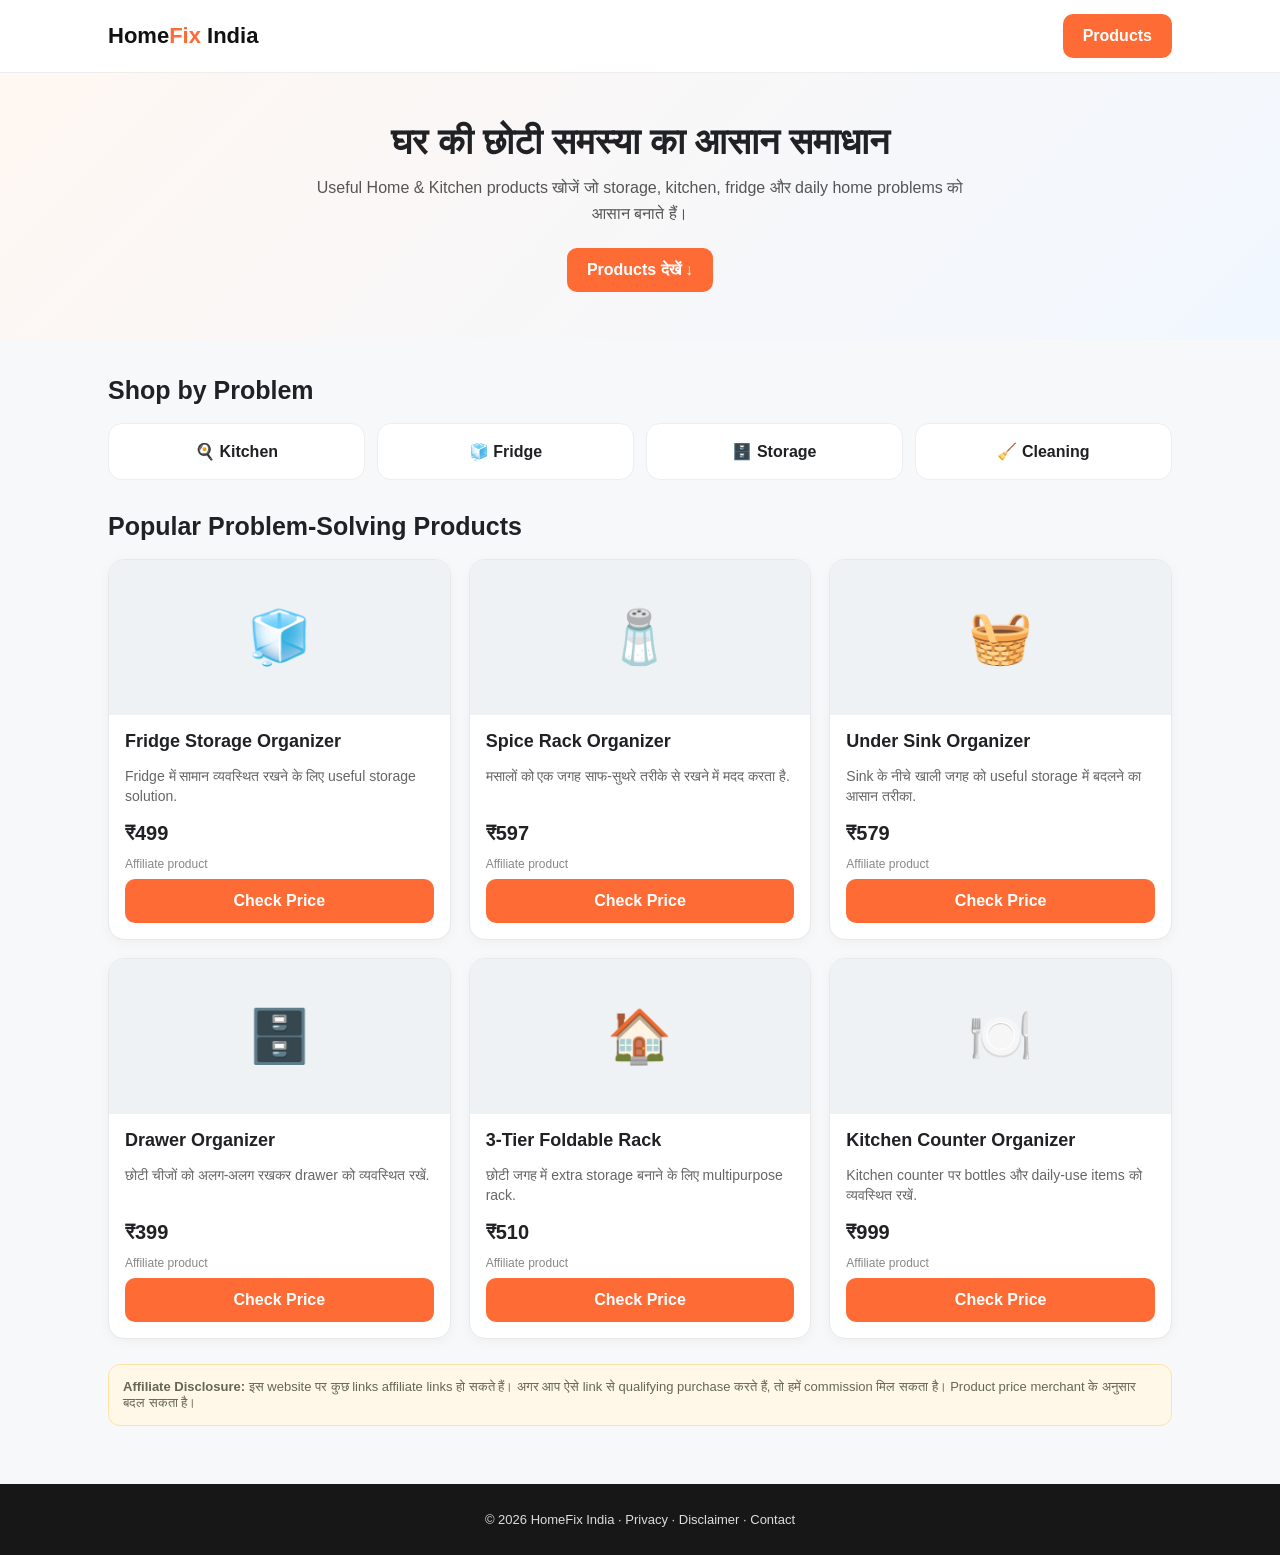
==== commit 2dab6023: "index.html" ====
--- a/index.html
+++ b/index.html
@@ -1,121 +1,63 @@
-<!doctype html>
-<html lang="en">
+<!DOCTYPE html>
+<html lang="hi">
 <head>
-  <meta charset="utf-8">
-  <meta name="viewport" content="width=device-width,initial-scale=1">
-  <meta name="description" content="SinkGuardia helps you compare practical kitchen sink, drain and under-sink organization products before you buy.">
-  <meta name="robots" content="index,follow">
-  <meta name="theme-color" content="#173b2d">
-  <title>SinkGuardia — Smarter Sink Solutions</title>
-  <link rel="stylesheet" href="css/style.css">
+<meta charset="UTF-8">
+<meta name="viewport" content="width=device-width, initial-scale=1.0">
+<meta name="description" content="HomeFix India - घर की छोटी समस्याओं के लिए useful Home & Kitchen products खोजें।">
+<title>HomeFix India | Smart Home & Kitchen Products</title>
+<style>
+*{box-sizing:border-box}body{margin:0;font-family:Arial,sans-serif;background:#f7f8fa;color:#202124}
+header{background:#fff;border-bottom:1px solid #eee;position:sticky;top:0;z-index:5}
+.nav{max-width:1100px;margin:auto;padding:14px 18px;display:flex;align-items:center;justify-content:space-between}
+.logo{font-size:22px;font-weight:800;color:#111}.logo span{color:#ff6b35}
+.hero{background:linear-gradient(135deg,#fff7f2,#f1f7ff);padding:48px 18px;text-align:center}
+.hero h1{font-size:36px;margin:0 0 12px}.hero p{max-width:650px;margin:0 auto 22px;color:#555;line-height:1.6}
+.btn{display:inline-block;background:#ff6b35;color:#fff;padding:13px 20px;border-radius:10px;text-decoration:none;font-weight:700}
+.container{max-width:1100px;margin:auto;padding:28px 18px}
+.section-title{font-size:25px;margin:8px 0 18px}
+.categories{display:grid;grid-template-columns:repeat(4,1fr);gap:12px;margin-bottom:32px}
+.cat{background:#fff;border:1px solid #eee;border-radius:14px;padding:18px;text-align:center;font-weight:700}
+.grid{display:grid;grid-template-columns:repeat(3,1fr);gap:18px}
+.card{background:#fff;border:1px solid #e8e8e8;border-radius:16px;overflow:hidden;box-shadow:0 3px 12px rgba(0,0,0,.04)}
+.pic{height:155px;background:#eef2f5;display:flex;align-items:center;justify-content:center;font-size:52px}
+.card-body{padding:16px}.card h3{font-size:18px;margin:0 0 8px}.card p{color:#666;font-size:14px;line-height:1.45;min-height:42px}
+.price{font-size:20px;font-weight:800;margin:12px 0}.small{font-size:12px;color:#888}
+.card .btn{width:100%;text-align:center;margin-top:8px}
+.note{background:#fff8e8;border:1px solid #ffe3a3;border-radius:12px;padding:14px;margin-top:25px;font-size:13px;color:#665}
+footer{background:#171717;color:#ddd;text-align:center;padding:28px 18px;margin-top:30px;font-size:13px}
+@media(max-width:750px){.hero h1{font-size:28px}.categories{grid-template-columns:repeat(2,1fr)}.grid{grid-template-columns:1fr 1fr}}
+@media(max-width:480px){.grid{grid-template-columns:1fr}.hero{padding:36px 16px}}
+</style>
 </head>
 <body>
-  <div class="topbar"><div class="container topbar-in"><span>Smart picks for a cleaner, more organised kitchen</span><span>Independent product guides · Affiliate supported</span></div></div>
+<header><div class="nav"><div class="logo">Home<span>Fix</span> India</div><a class="btn" href="#products">Products</a></div></header>
 
-  <header class="site-header">
-    <div class="container nav">
-      <a class="logo" href="index.html" aria-label="SinkGuardia home"><span class="logo-mark">S</span><span>Sink<span class="muted-logo">Guardia</span></span></a>
-      <nav class="desktop-nav" aria-label="Primary navigation">
-        <a href="#products">Products</a><a href="#categories">Categories</a><a href="#guides">Guides</a><a href="#why">Why us</a>
-      </nav>
-      <button class="menu-btn" id="menuBtn" aria-label="Open menu" aria-expanded="false">☰</button>
-    </div>
-    <nav class="mobile-nav" id="mobileNav" aria-label="Mobile navigation">
-      <a href="#products">Products</a><a href="#categories">Categories</a><a href="#guides">Guides</a><a href="#why">Why SinkGuardia</a>
-    </nav>
-  </header>
+<section class="hero">
+<h1>घर की छोटी समस्या का आसान समाधान</h1>
+<p>Useful Home & Kitchen products खोजें जो storage, kitchen, fridge और daily home problems को आसान बनाते हैं।</p>
+<a class="btn" href="#products">Products देखें ↓</a>
+</section>
 
-  <main>
-    <section class="hero">
-      <div class="container hero-grid">
-        <div class="hero-copy-wrap">
-          <div class="pill"><span>✦</span> KITCHEN SINK & DRAIN SOLUTIONS</div>
-          <h1>A cleaner sink starts with <em>smarter choices.</em></h1>
-          <p class="hero-copy">Discover practical products for sink organisation, drain care and under-sink storage — with clear buying considerations before you click through.</p>
-          <div class="hero-actions">
-            <a class="button primary" href="#products">Explore top picks <span>→</span></a>
-            <a class="text-link" href="#guides">Read buying guides <span>↗</span></a>
-          </div>
-          <div class="trust-row">
-            <div><strong>4</strong><span>Core categories</span></div>
-            <div><strong>6+</strong><span>Starter picks</span></div>
-            <div><strong>100%</strong><span>Clear disclosure</span></div>
-          </div>
-        </div>
-        <div class="hero-visual" aria-hidden="true">
-          <div class="blob"></div>
-          <div class="sink-scene">
-            <div class="scene-top"><span>SMART SINK SETUP</span><span>✦</span></div>
-            <div class="sink"><div class="faucet"><i></i><b></b></div><div class="basin"><div class="drain"></div><div class="water"></div></div></div>
-            <div class="floating-card card-a"><span>✓</span><div><b>Drain care</b><small>Easy everyday upkeep</small></div></div>
-            <div class="floating-card card-b"><span>✓</span><div><b>Organised</b><small>More usable space</small></div></div>
-          </div>
-        </div>
-      </div>
-    </section>
+<main class="container">
+<h2 class="section-title">Shop by Problem</h2>
+<div class="categories">
+<div class="cat">🍳 Kitchen</div><div class="cat">🧊 Fridge</div>
+<div class="cat">🗄️ Storage</div><div class="cat">🧹 Cleaning</div>
+</div>
 
-    <section class="container section" id="categories">
-      <div class="section-heading"><div><div class="eyebrow">SHOP BY NEED</div><h2>Find the right sink solution</h2></div><p>Start with the problem you want to solve.</p></div>
-      <div class="category-grid">
-        <a class="category" href="#products" data-filter="Strainers"><span class="cat-icon">◉</span><b>Sink Strainers</b><small>Keep food debris out of drains</small><span>→</span></a>
-        <a class="category" href="#products" data-filter="Drain Care"><span class="cat-icon">⌁</span><b>Drain Care</b><small>Tools for everyday drain maintenance</small><span>→</span></a>
-        <a class="category" href="#products" data-filter="Caddies"><span class="cat-icon">▤</span><b>Sink Caddies</b><small>Keep cleaning essentials organised</small><span>→</span></a>
-        <a class="category" href="#products" data-filter="Storage"><span class="cat-icon">□</span><b>Under-Sink Storage</b><small>Make better use of cabinet space</small><span>→</span></a>
-      </div>
-    </section>
+<h2 class="section-title" id="products">Popular Problem-Solving Products</h2>
+<div class="grid">
+<div class="card"><div class="pic">🧊</div><div class="card-body"><h3>Fridge Storage Organizer</h3><p>Fridge में सामान व्यवस्थित रखने के लिए useful storage solution.</p><div class="price">₹499</div><div class="small">Affiliate product</div><a class="btn" href="https://www.amazon.in/" target="_blank" rel="nofollow sponsored noopener">Check Price</a></div></div>
+<div class="card"><div class="pic">🧂</div><div class="card-body"><h3>Spice Rack Organizer</h3><p>मसालों को एक जगह साफ-सुथरे तरीके से रखने में मदद करता है.</p><div class="price">₹597</div><div class="small">Affiliate product</div><a class="btn" href="https://www.amazon.in/" target="_blank" rel="nofollow sponsored noopener">Check Price</a></div></div>
+<div class="card"><div class="pic">🧺</div><div class="card-body"><h3>Under Sink Organizer</h3><p>Sink के नीचे खाली जगह को useful storage में बदलने का आसान तरीका.</p><div class="price">₹579</div><div class="small">Affiliate product</div><a class="btn" href="https://www.amazon.in/" target="_blank" rel="nofollow sponsored noopener">Check Price</a></div></div>
+<div class="card"><div class="pic">🗄️</div><div class="card-body"><h3>Drawer Organizer</h3><p>छोटी चीजों को अलग-अलग रखकर drawer को व्यवस्थित रखें.</p><div class="price">₹399</div><div class="small">Affiliate product</div><a class="btn" href="https://www.amazon.in/" target="_blank" rel="nofollow sponsored noopener">Check Price</a></div></div>
+<div class="card"><div class="pic">🏠</div><div class="card-body"><h3>3-Tier Foldable Rack</h3><p>छोटी जगह में extra storage बनाने के लिए multipurpose rack.</p><div class="price">₹510</div><div class="small">Affiliate product</div><a class="btn" href="https://www.amazon.in/" target="_blank" rel="nofollow sponsored noopener">Check Price</a></div></div>
+<div class="card"><div class="pic">🍽️</div><div class="card-body"><h3>Kitchen Counter Organizer</h3><p>Kitchen counter पर bottles और daily-use items को व्यवस्थित रखें.</p><div class="price">₹999</div><div class="small">Affiliate product</div><a class="btn" href="https://www.amazon.in/" target="_blank" rel="nofollow sponsored noopener">Check Price</a></div></div>
+</div>
 
-    <section class="section products-section" id="products">
-      <div class="container">
-        <div class="section-heading products-head">
-          <div><div class="eyebrow">EDITOR'S PICKS</div><h2>Featured products</h2><p>Compare useful everyday products before visiting the retailer.</p></div>
-          <div class="tools">
-            <label class="search"><span>⌕</span><input id="search" type="search" placeholder="Search products..." aria-label="Search products"></label>
-            <select id="filter" aria-label="Filter products"><option value="All">All categories</option><option>Strainers</option><option>Drain Care</option><option>Caddies</option><option>Storage</option></select>
-          </div>
-        </div>
-        <div class="affiliate-note"><span>ⓘ</span><div><strong>Affiliate transparency</strong><br><span>Some product links may earn us a commission at no extra cost to you. Prices and availability are checked on the retailer's site.</span></div></div>
-        <div class="product-grid" id="productGrid"></div>
-        <div class="empty" id="empty" hidden>No products found. Try another search.</div>
-      </div>
-    </section>
+<div class="note"><b>Affiliate Disclosure:</b> इस website पर कुछ links affiliate links हो सकते हैं। अगर आप ऐसे link से qualifying purchase करते हैं, तो हमें commission मिल सकता है। Product price merchant के अनुसार बदल सकता है।</div>
+</main>
 
-    <section class="container section" id="why">
-      <div class="why-card">
-        <div><div class="eyebrow">WHY SINKGUARDIA</div><h2>Less guessing. More useful buying decisions.</h2><p>We focus on everyday kitchen sink problems and explain what a product is designed to do, what to check before buying and who it may suit.</p></div>
-        <div class="why-list">
-          <div><span>01</span><b>Practical first</b><small>We focus on common kitchen problems.</small></div>
-          <div><span>02</span><b>Simple comparisons</b><small>Key features without confusing jargon.</small></div>
-          <div><span>03</span><b>Transparent</b><small>Affiliate relationships are clearly disclosed.</small></div>
-        </div>
-      </div>
-    </section>
-
-    <section class="container section" id="guides">
-      <div class="section-heading"><div><div class="eyebrow">HELPFUL GUIDES</div><h2>Learn before you buy</h2></div><p>Quick guides for common sink and storage questions.</p></div>
-      <div class="guide-grid">
-        <article class="guide"><span>01</span><div class="guide-icon">◉</div><h3>Kitchen Sink Strainer Guide</h3><p>What to check: size, material, mesh and drainage.</p><a href="#products">Explore products →</a></article>
-        <article class="guide"><span>02</span><div class="guide-icon">⌁</div><h3>How to Deal With a Slow Drain</h3><p>Understand when a simple cleaning tool may help and when professional help is appropriate.</p><a href="#products">See drain tools →</a></article>
-        <article class="guide"><span>03</span><div class="guide-icon">▤</div><h3>Sink Caddy Buying Guide</h3><p>Compare faucet-mounted, corner and countertop designs.</p><a href="#products">Compare caddies →</a></article>
-        <article class="guide"><span>04</span><div class="guide-icon">□</div><h3>Under-Sink Storage Ideas</h3><p>Measure your cabinet first and choose storage around your plumbing.</p><a href="#products">See storage picks →</a></article>
-      </div>
-    </section>
-
-    <section class="container disclosure">
-      <div class="disclosure-icon">ⓘ</div>
-      <div><b>Affiliate disclosure</b><p>Some links on SinkGuardia may be affiliate links. If you buy through a qualifying link, we may earn a commission at no extra cost to you.</p></div>
-    </section>
-  </main>
-
-  <footer>
-    <div class="container footer-main">
-      <div><a class="logo footer-logo" href="index.html"><span class="logo-mark">S</span>Sink<span class="muted-logo">Guardia</span></a><p>Simple product discovery for cleaner, more organised sinks.</p></div>
-      <div class="footer-links">
-        <div><b>Explore</b><a href="#products">Products</a><a href="#guides">Guides</a><a href="#categories">Categories</a></div>
-        <div><b>Information</b><a href="about.html">About</a><a href="disclosure.html">Affiliate Disclosure</a><a href="contact.html">Contact</a><a href="privacy.html">Privacy</a><a href="terms.html">Terms</a></div>
-      </div>
-    </div>
-    <div class="container footer-bottom"><span>© 2026 SinkGuardia. All rights reserved.</span><span>Made for smarter everyday shopping.</span></div>
-  </footer>
-  <script src="js/products.js"></script><script src="js/script.js"></script>
+<footer>© 2026 HomeFix India · Privacy · Disclaimer · Contact</footer>
 </body>
 </html>
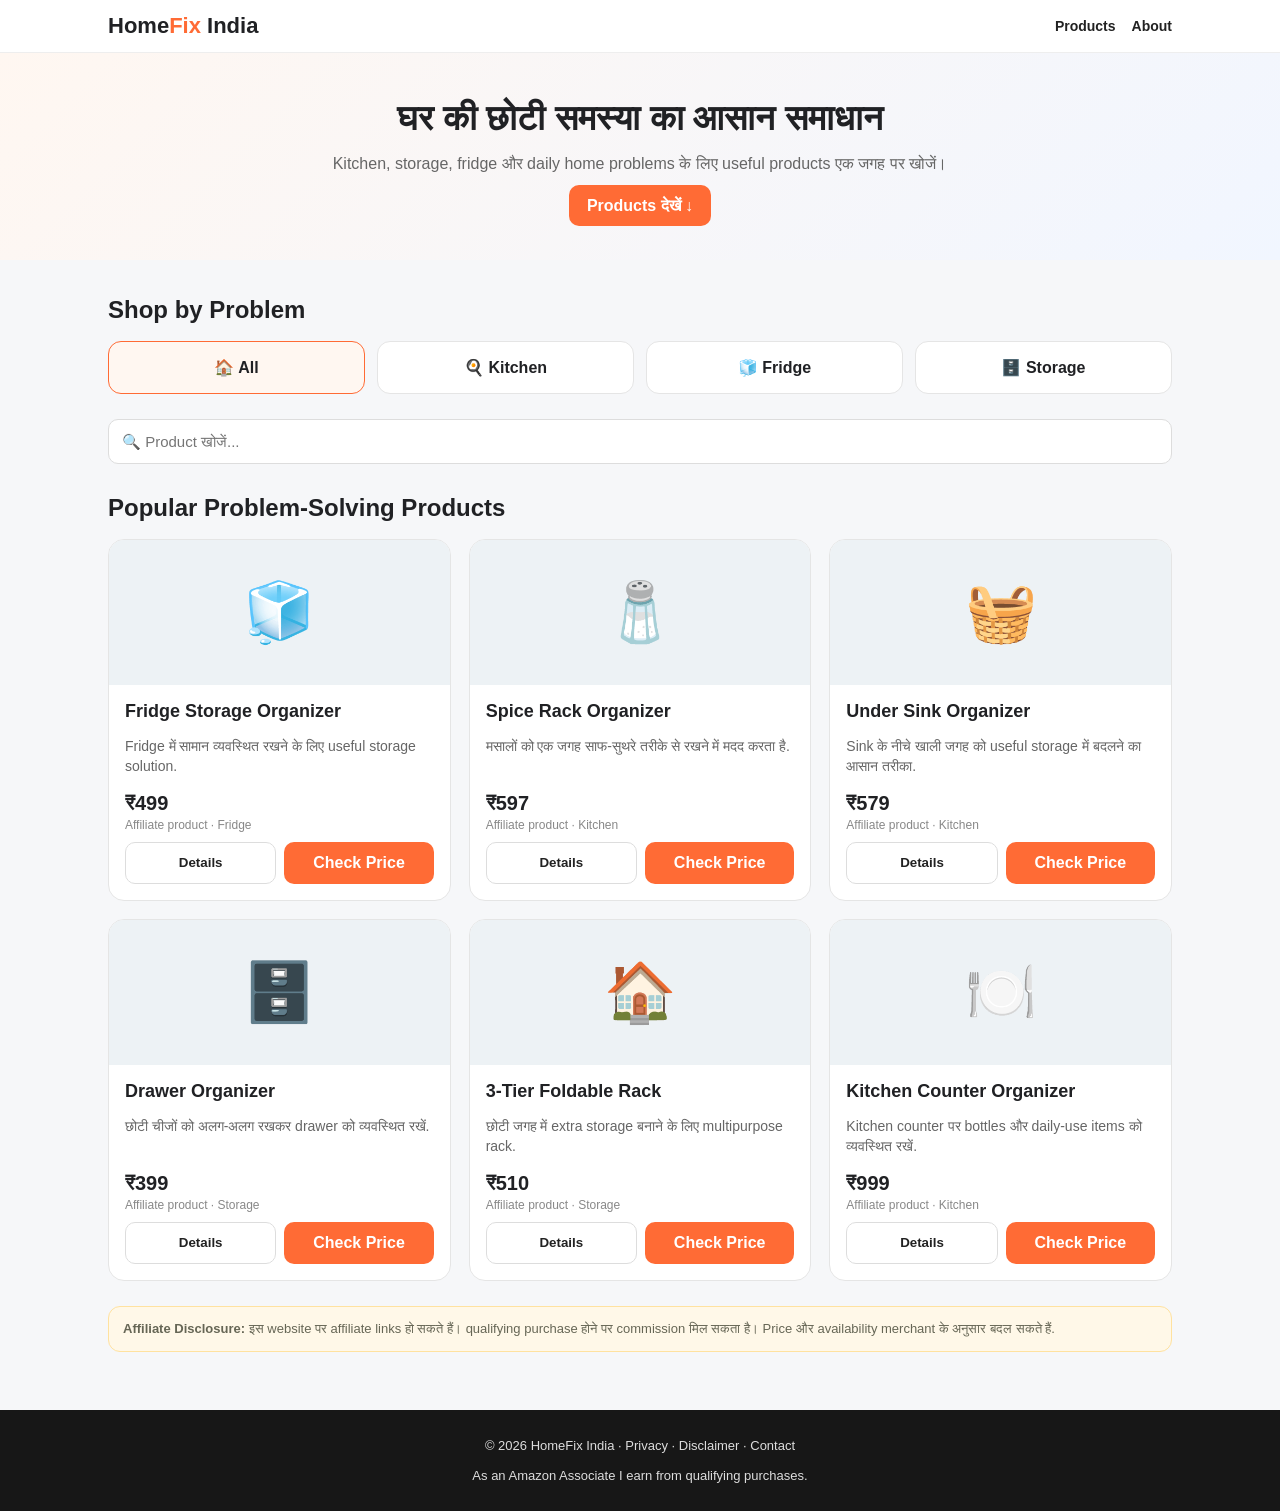
==== commit 1de1481a: "index.html" ====
--- a/index.html
+++ b/index.html
@@ -1,63 +1,24 @@
-<!DOCTYPE html>
-<html lang="hi">
-<head>
-<meta charset="UTF-8">
-<meta name="viewport" content="width=device-width, initial-scale=1.0">
-<meta name="description" content="HomeFix India - घर की छोटी समस्याओं के लिए useful Home & Kitchen products खोजें।">
-<title>HomeFix India | Smart Home & Kitchen Products</title>
-<style>
-*{box-sizing:border-box}body{margin:0;font-family:Arial,sans-serif;background:#f7f8fa;color:#202124}
-header{background:#fff;border-bottom:1px solid #eee;position:sticky;top:0;z-index:5}
-.nav{max-width:1100px;margin:auto;padding:14px 18px;display:flex;align-items:center;justify-content:space-between}
-.logo{font-size:22px;font-weight:800;color:#111}.logo span{color:#ff6b35}
-.hero{background:linear-gradient(135deg,#fff7f2,#f1f7ff);padding:48px 18px;text-align:center}
-.hero h1{font-size:36px;margin:0 0 12px}.hero p{max-width:650px;margin:0 auto 22px;color:#555;line-height:1.6}
-.btn{display:inline-block;background:#ff6b35;color:#fff;padding:13px 20px;border-radius:10px;text-decoration:none;font-weight:700}
-.container{max-width:1100px;margin:auto;padding:28px 18px}
-.section-title{font-size:25px;margin:8px 0 18px}
-.categories{display:grid;grid-template-columns:repeat(4,1fr);gap:12px;margin-bottom:32px}
-.cat{background:#fff;border:1px solid #eee;border-radius:14px;padding:18px;text-align:center;font-weight:700}
-.grid{display:grid;grid-template-columns:repeat(3,1fr);gap:18px}
-.card{background:#fff;border:1px solid #e8e8e8;border-radius:16px;overflow:hidden;box-shadow:0 3px 12px rgba(0,0,0,.04)}
-.pic{height:155px;background:#eef2f5;display:flex;align-items:center;justify-content:center;font-size:52px}
-.card-body{padding:16px}.card h3{font-size:18px;margin:0 0 8px}.card p{color:#666;font-size:14px;line-height:1.45;min-height:42px}
-.price{font-size:20px;font-weight:800;margin:12px 0}.small{font-size:12px;color:#888}
-.card .btn{width:100%;text-align:center;margin-top:8px}
-.note{background:#fff8e8;border:1px solid #ffe3a3;border-radius:12px;padding:14px;margin-top:25px;font-size:13px;color:#665}
-footer{background:#171717;color:#ddd;text-align:center;padding:28px 18px;margin-top:30px;font-size:13px}
-@media(max-width:750px){.hero h1{font-size:28px}.categories{grid-template-columns:repeat(2,1fr)}.grid{grid-template-columns:1fr 1fr}}
-@media(max-width:480px){.grid{grid-template-columns:1fr}.hero{padding:36px 16px}}
-</style>
-</head>
-<body>
-<header><div class="nav"><div class="logo">Home<span>Fix</span> India</div><a class="btn" href="#products">Products</a></div></header>
-
-<section class="hero">
-<h1>घर की छोटी समस्या का आसान समाधान</h1>
-<p>Useful Home & Kitchen products खोजें जो storage, kitchen, fridge और daily home problems को आसान बनाते हैं।</p>
-<a class="btn" href="#products">Products देखें ↓</a>
-</section>
-
-<main class="container">
-<h2 class="section-title">Shop by Problem</h2>
-<div class="categories">
-<div class="cat">🍳 Kitchen</div><div class="cat">🧊 Fridge</div>
-<div class="cat">🗄️ Storage</div><div class="cat">🧹 Cleaning</div>
-</div>
-
-<h2 class="section-title" id="products">Popular Problem-Solving Products</h2>
-<div class="grid">
-<div class="card"><div class="pic">🧊</div><div class="card-body"><h3>Fridge Storage Organizer</h3><p>Fridge में सामान व्यवस्थित रखने के लिए useful storage solution.</p><div class="price">₹499</div><div class="small">Affiliate product</div><a class="btn" href="https://www.amazon.in/" target="_blank" rel="nofollow sponsored noopener">Check Price</a></div></div>
-<div class="card"><div class="pic">🧂</div><div class="card-body"><h3>Spice Rack Organizer</h3><p>मसालों को एक जगह साफ-सुथरे तरीके से रखने में मदद करता है.</p><div class="price">₹597</div><div class="small">Affiliate product</div><a class="btn" href="https://www.amazon.in/" target="_blank" rel="nofollow sponsored noopener">Check Price</a></div></div>
-<div class="card"><div class="pic">🧺</div><div class="card-body"><h3>Under Sink Organizer</h3><p>Sink के नीचे खाली जगह को useful storage में बदलने का आसान तरीका.</p><div class="price">₹579</div><div class="small">Affiliate product</div><a class="btn" href="https://www.amazon.in/" target="_blank" rel="nofollow sponsored noopener">Check Price</a></div></div>
-<div class="card"><div class="pic">🗄️</div><div class="card-body"><h3>Drawer Organizer</h3><p>छोटी चीजों को अलग-अलग रखकर drawer को व्यवस्थित रखें.</p><div class="price">₹399</div><div class="small">Affiliate product</div><a class="btn" href="https://www.amazon.in/" target="_blank" rel="nofollow sponsored noopener">Check Price</a></div></div>
-<div class="card"><div class="pic">🏠</div><div class="card-body"><h3>3-Tier Foldable Rack</h3><p>छोटी जगह में extra storage बनाने के लिए multipurpose rack.</p><div class="price">₹510</div><div class="small">Affiliate product</div><a class="btn" href="https://www.amazon.in/" target="_blank" rel="nofollow sponsored noopener">Check Price</a></div></div>
-<div class="card"><div class="pic">🍽️</div><div class="card-body"><h3>Kitchen Counter Organizer</h3><p>Kitchen counter पर bottles और daily-use items को व्यवस्थित रखें.</p><div class="price">₹999</div><div class="small">Affiliate product</div><a class="btn" href="https://www.amazon.in/" target="_blank" rel="nofollow sponsored noopener">Check Price</a></div></div>
-</div>
-
-<div class="note"><b>Affiliate Disclosure:</b> इस website पर कुछ links affiliate links हो सकते हैं। अगर आप ऐसे link से qualifying purchase करते हैं, तो हमें commission मिल सकता है। Product price merchant के अनुसार बदल सकता है।</div>
-</main>
-
-<footer>© 2026 HomeFix India · Privacy · Disclaimer · Contact</footer>
-</body>
-</html>+<!doctype html><html lang="hi"><head><meta charset="utf-8"><meta name="viewport" content="width=device-width,initial-scale=1"><meta name="description" content="HomeFix India - useful Home and Kitchen problem-solving products"><title>HomeFix India</title><style>
+*{box-sizing:border-box}body{margin:0;font-family:Arial,sans-serif;background:#f6f7f9;color:#202124}header{background:#fff;border-bottom:1px solid #eee;position:sticky;top:0;z-index:5}.nav{max-width:1100px;margin:auto;padding:13px 18px;display:flex;justify-content:space-between;align-items:center}.logo{font-size:22px;font-weight:800}.logo b{color:#ff6b35}.nav a{margin-left:16px;text-decoration:none;color:#222;font-weight:700;font-size:14px}.hero{padding:45px 18px;text-align:center;background:linear-gradient(135deg,#fff7f1,#f1f6ff)}h1{font-size:35px;margin:0 0 12px}.hero p{max-width:680px;margin:0 auto 20px;color:#666;line-height:1.6}.btn{background:#ff6b35;color:#fff;border:0;border-radius:10px;padding:12px 18px;text-decoration:none;font-weight:700;cursor:pointer}.wrap{max-width:1100px;margin:auto;padding:28px 18px}.title{font-size:24px;margin:8px 0 17px}.cats{display:grid;grid-template-columns:repeat(4,1fr);gap:12px;margin-bottom:25px}.cat{background:#fff;border:1px solid #e5e5e5;border-radius:13px;padding:16px;text-align:center;font-weight:700;cursor:pointer}.cat.active{border-color:#ff6b35;background:#fff7f1}.search{width:100%;padding:13px;border:1px solid #ddd;border-radius:10px;font-size:15px;margin-bottom:22px}.grid{display:grid;grid-template-columns:repeat(3,1fr);gap:18px}.card{background:#fff;border:1px solid #e5e5e5;border-radius:16px;overflow:hidden}.pic{height:145px;background:#edf2f5;display:flex;align-items:center;justify-content:center;font-size:58px}.body{padding:16px}.card h3{font-size:18px;margin:0 0 8px}.card p{font-size:14px;color:#666;line-height:1.45;min-height:42px}.price{font-size:20px;font-weight:800;margin:10px 0 3px}.small{font-size:12px;color:#888}.actions{display:flex;gap:8px;margin-top:10px}.actions>*{flex:1;text-align:center}.details{background:#fff;color:#222;border:1px solid #ddd}.note{margin-top:25px;background:#fff8e8;border:1px solid #ffe2a0;border-radius:12px;padding:14px;font-size:13px;color:#665}footer{background:#171717;color:#ddd;text-align:center;padding:28px;margin-top:30px;font-size:13px}.modal{display:none;position:fixed;inset:0;background:#0008;padding:25px;z-index:20}.box{max-width:520px;margin:40px auto;background:#fff;border-radius:18px;padding:22px;position:relative}.close{position:absolute;right:15px;top:8px;font-size:28px;cursor:pointer}@media(max-width:750px){h1{font-size:28px}.cats{grid-template-columns:repeat(2,1fr)}.grid{grid-template-columns:1fr 1fr}}@media(max-width:480px){.grid{grid-template-columns:1fr}.hero{padding:35px 16px}}
+</style></head><body>
+<header><div class="nav"><div class="logo">Home<b>Fix</b> India</div><div><a href="#products">Products</a><a href="#about">About</a></div></div></header>
+<section class="hero"><h1>घर की छोटी समस्या का आसान समाधान</h1><p>Kitchen, storage, fridge और daily home problems के लिए useful products एक जगह पर खोजें।</p><a class="btn" href="#products">Products देखें ↓</a></section>
+<main class="wrap"><h2 class="title">Shop by Problem</h2><div class="cats"><div class="cat active" data-cat="All">🏠 All</div><div class="cat" data-cat="Kitchen">🍳 Kitchen</div><div class="cat" data-cat="Fridge">🧊 Fridge</div><div class="cat" data-cat="Storage">🗄️ Storage</div></div>
+<input id="search" class="search" placeholder="🔍 Product खोजें..." id="products"><h2 class="title">Popular Problem-Solving Products</h2><div class="grid" id="grid"></div><div id="empty" style="display:none;text-align:center;padding:25px;color:#777">कोई product नहीं मिला।</div>
+<div class="note"><b>Affiliate Disclosure:</b> इस website पर affiliate links हो सकते हैं। qualifying purchase होने पर commission मिल सकता है। Price और availability merchant के अनुसार बदल सकते हैं.</div></main>
+<footer id="about">© 2026 HomeFix India · Privacy · Disclaimer · Contact<br><br>As an Amazon Associate I earn from qualifying purchases.</footer>
+<div class="modal" id="modal"><div class="box"><span class="close" onclick="closeM()">×</span><div id="mc"></div></div></div>
+<script>
+const P=[
+["Fridge","🧊","Fridge Storage Organizer","₹499","Fridge में सामान व्यवस्थित रखने के लिए useful storage solution."],
+["Kitchen","🧂","Spice Rack Organizer","₹597","मसालों को एक जगह साफ-सुथरे तरीके से रखने में मदद करता है."],
+["Kitchen","🧺","Under Sink Organizer","₹579","Sink के नीचे खाली जगह को useful storage में बदलने का आसान तरीका."],
+["Storage","🗄️","Drawer Organizer","₹399","छोटी चीजों को अलग-अलग रखकर drawer को व्यवस्थित रखें."],
+["Storage","🏠","3-Tier Foldable Rack","₹510","छोटी जगह में extra storage बनाने के लिए multipurpose rack."],
+["Kitchen","🍽️","Kitchen Counter Organizer","₹999","Kitchen counter पर bottles और daily-use items को व्यवस्थित रखें."]
+];
+let active="All";
+function render(){let q=document.getElementById("search").value.toLowerCase();let a=P.filter(p=>(active=="All"||p[0]==active)&&p[2].toLowerCase().includes(q));grid.innerHTML=a.map((p,i)=>`<article class="card"><div class="pic">${p[1]}</div><div class="body"><h3>${p[2]}</h3><p>${p[4]}</p><div class="price">${p[3]}</div><div class="small">Affiliate product · ${p[0]}</div><div class="actions"><button class="btn details" onclick="show(${P.indexOf(p)})">Details</button><a class="btn" href="https://www.amazon.in/" target="_blank" rel="nofollow sponsored noopener">Check Price</a></div></div></article>`).join("");empty.style.display=a.length?"none":"block"}
+function show(i){let p=P[i];mc.innerHTML=`<div style="font-size:55px">${p[1]}</div><h2>${p[2]}</h2><p>${p[4]}</p><p><b>यह किस समस्या के लिए है?</b><br>घर में space और organization बेहतर करने के लिए.</p><p><b>Possible benefits</b></p><ul><li>Storage व्यवस्थित करने में मदद</li><li>Daily-use items आसानी से मिल सकते हैं</li><li>छोटी जगह के लिए useful</li></ul><p><b>Listed price:</b> ${p[3]}</p><a class="btn" href="https://www.amazon.in/" target="_blank" rel="nofollow sponsored noopener">Check Price</a>`;modal.style.display="block"}
+function closeM(){modal.style.display="none"}document.querySelectorAll(".cat").forEach(x=>x.onclick=()=>{active=x.dataset.cat;document.querySelectorAll(".cat").forEach(y=>y.classList.remove("active"));x.classList.add("active");render()});search.oninput=render;render();
+</script></body></html>
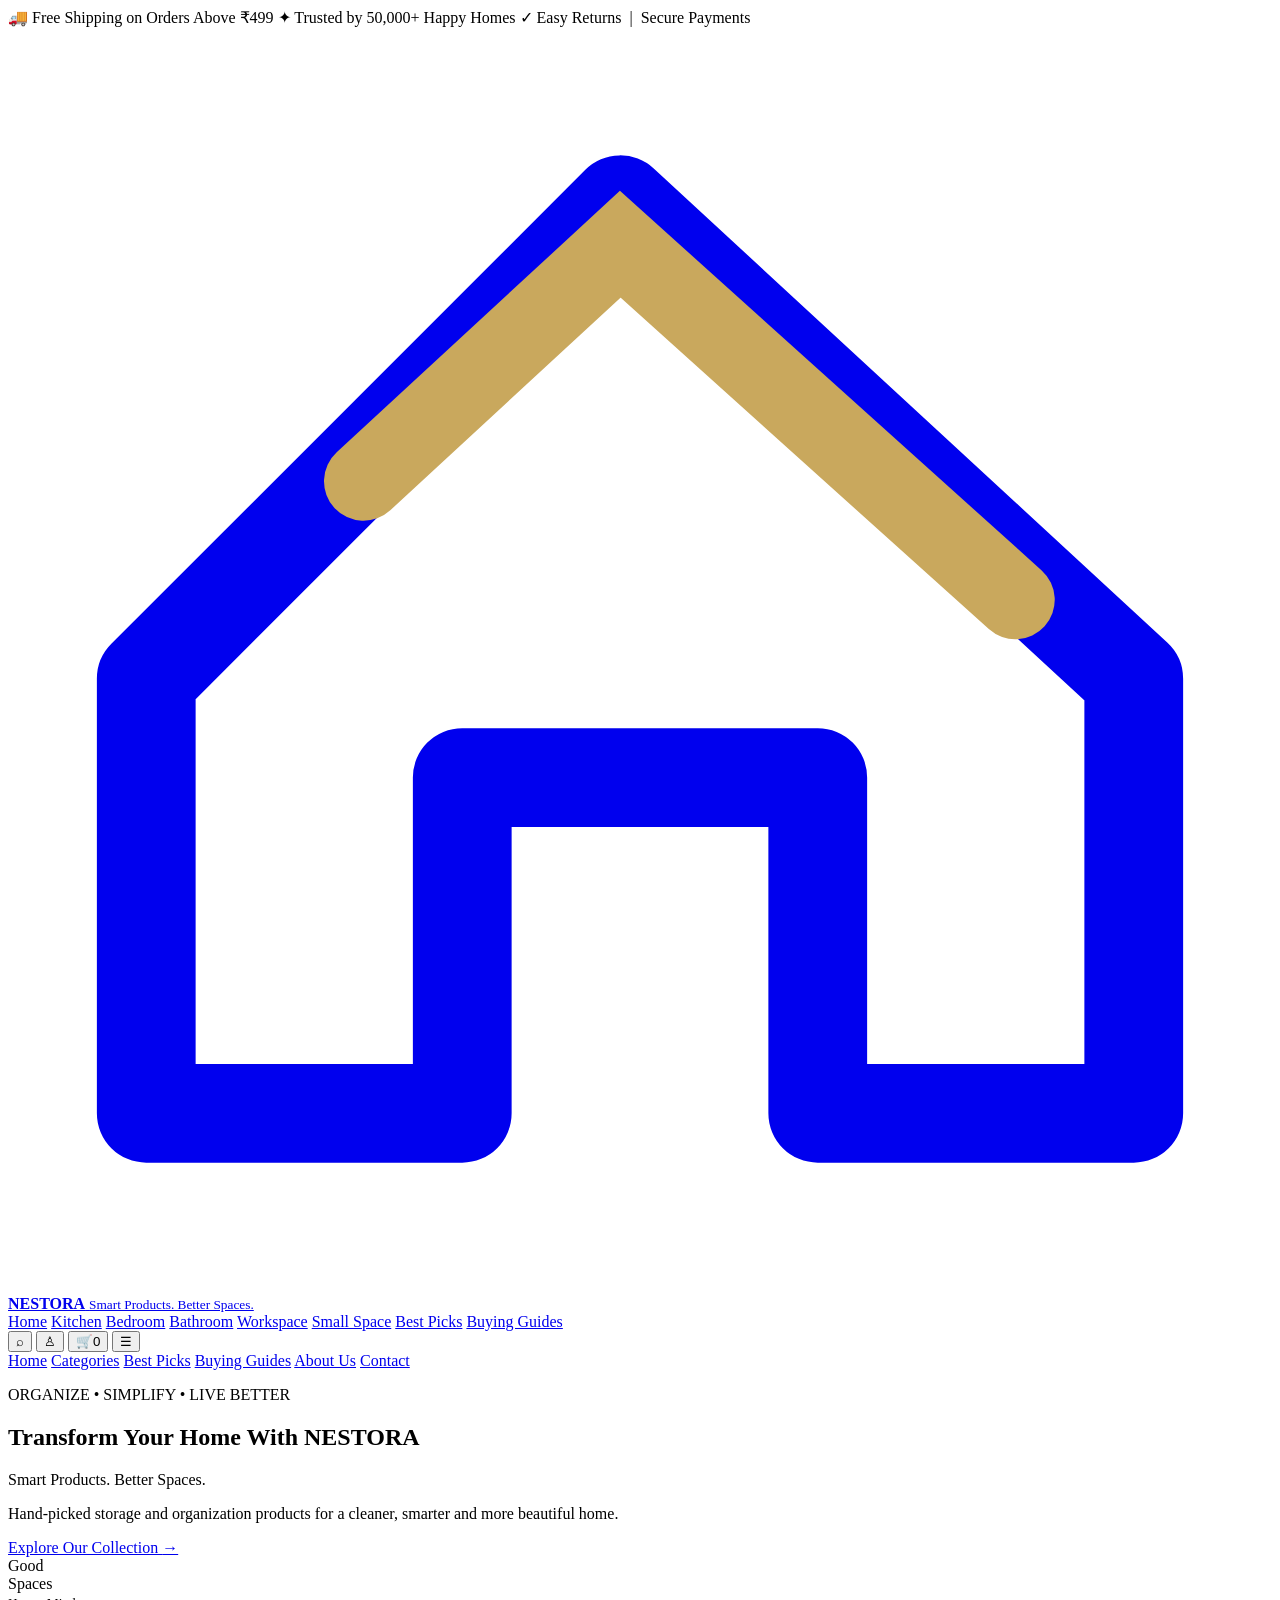
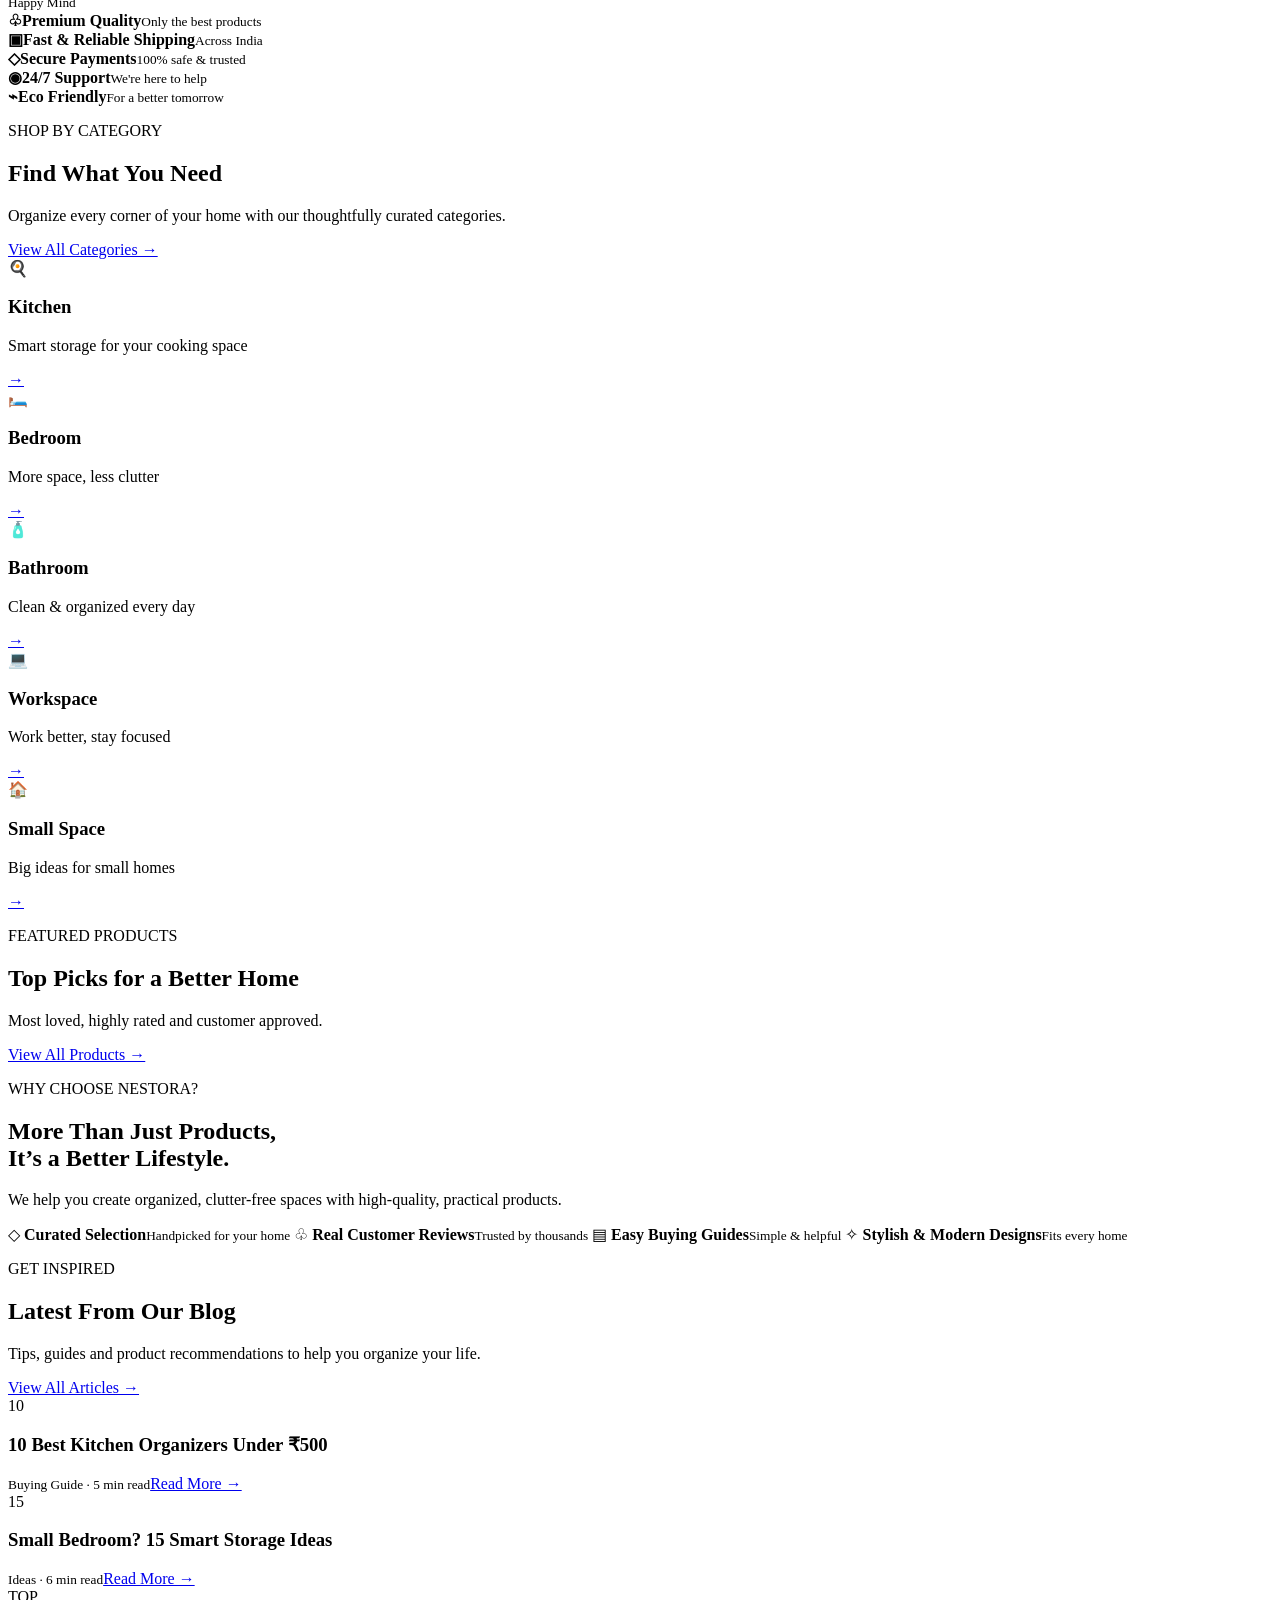
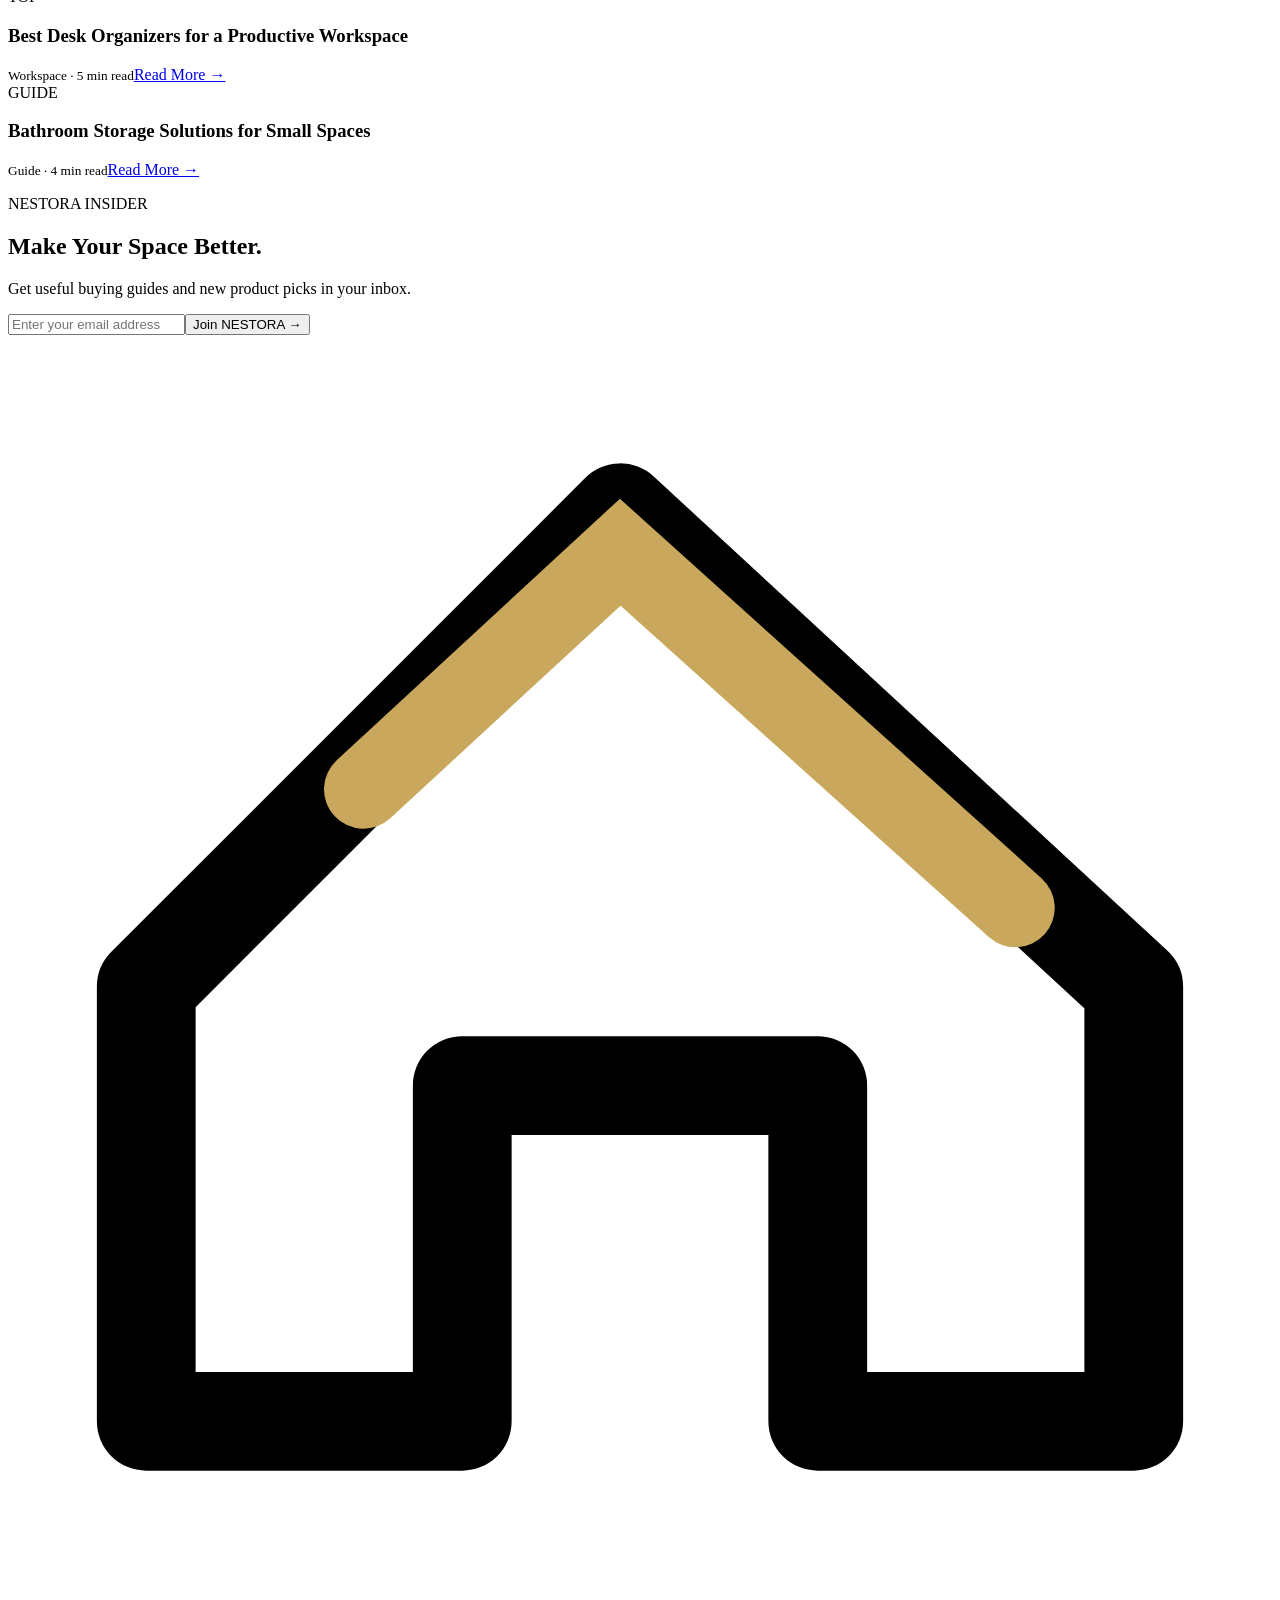
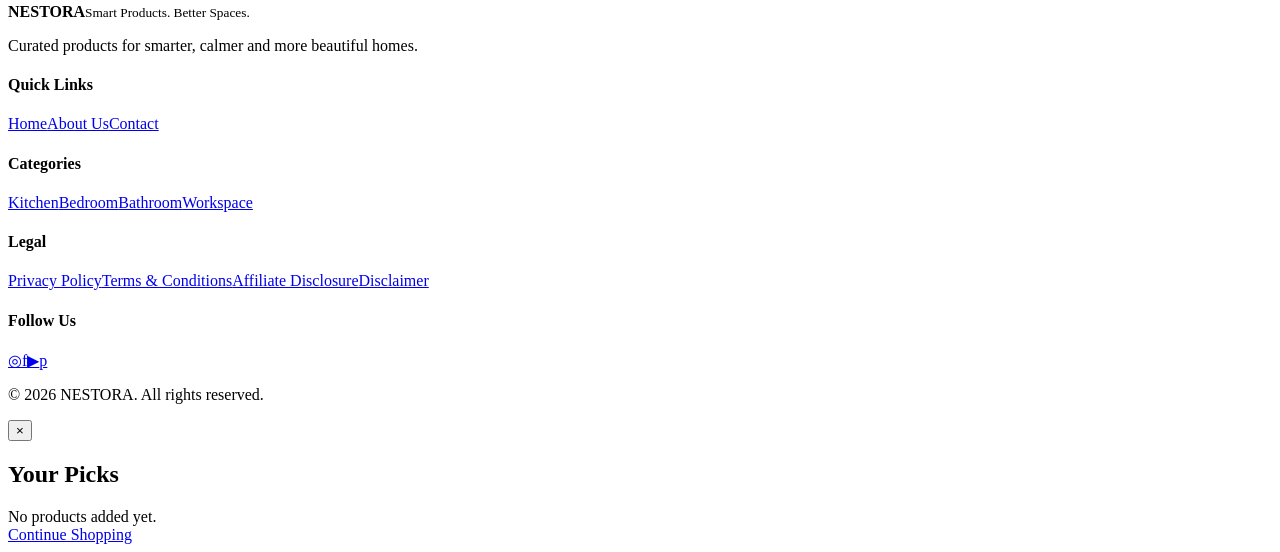
==== commit f617b2ba: "index.html" ====
--- a/index.html
+++ b/index.html
@@ -1,24 +1,168 @@
-<!doctype html><html lang="hi"><head><meta charset="utf-8"><meta name="viewport" content="width=device-width,initial-scale=1"><meta name="description" content="HomeFix India - useful Home and Kitchen problem-solving products"><title>HomeFix India</title><style>
-*{box-sizing:border-box}body{margin:0;font-family:Arial,sans-serif;background:#f6f7f9;color:#202124}header{background:#fff;border-bottom:1px solid #eee;position:sticky;top:0;z-index:5}.nav{max-width:1100px;margin:auto;padding:13px 18px;display:flex;justify-content:space-between;align-items:center}.logo{font-size:22px;font-weight:800}.logo b{color:#ff6b35}.nav a{margin-left:16px;text-decoration:none;color:#222;font-weight:700;font-size:14px}.hero{padding:45px 18px;text-align:center;background:linear-gradient(135deg,#fff7f1,#f1f6ff)}h1{font-size:35px;margin:0 0 12px}.hero p{max-width:680px;margin:0 auto 20px;color:#666;line-height:1.6}.btn{background:#ff6b35;color:#fff;border:0;border-radius:10px;padding:12px 18px;text-decoration:none;font-weight:700;cursor:pointer}.wrap{max-width:1100px;margin:auto;padding:28px 18px}.title{font-size:24px;margin:8px 0 17px}.cats{display:grid;grid-template-columns:repeat(4,1fr);gap:12px;margin-bottom:25px}.cat{background:#fff;border:1px solid #e5e5e5;border-radius:13px;padding:16px;text-align:center;font-weight:700;cursor:pointer}.cat.active{border-color:#ff6b35;background:#fff7f1}.search{width:100%;padding:13px;border:1px solid #ddd;border-radius:10px;font-size:15px;margin-bottom:22px}.grid{display:grid;grid-template-columns:repeat(3,1fr);gap:18px}.card{background:#fff;border:1px solid #e5e5e5;border-radius:16px;overflow:hidden}.pic{height:145px;background:#edf2f5;display:flex;align-items:center;justify-content:center;font-size:58px}.body{padding:16px}.card h3{font-size:18px;margin:0 0 8px}.card p{font-size:14px;color:#666;line-height:1.45;min-height:42px}.price{font-size:20px;font-weight:800;margin:10px 0 3px}.small{font-size:12px;color:#888}.actions{display:flex;gap:8px;margin-top:10px}.actions>*{flex:1;text-align:center}.details{background:#fff;color:#222;border:1px solid #ddd}.note{margin-top:25px;background:#fff8e8;border:1px solid #ffe2a0;border-radius:12px;padding:14px;font-size:13px;color:#665}footer{background:#171717;color:#ddd;text-align:center;padding:28px;margin-top:30px;font-size:13px}.modal{display:none;position:fixed;inset:0;background:#0008;padding:25px;z-index:20}.box{max-width:520px;margin:40px auto;background:#fff;border-radius:18px;padding:22px;position:relative}.close{position:absolute;right:15px;top:8px;font-size:28px;cursor:pointer}@media(max-width:750px){h1{font-size:28px}.cats{grid-template-columns:repeat(2,1fr)}.grid{grid-template-columns:1fr 1fr}}@media(max-width:480px){.grid{grid-template-columns:1fr}.hero{padding:35px 16px}}
-</style></head><body>
-<header><div class="nav"><div class="logo">Home<b>Fix</b> India</div><div><a href="#products">Products</a><a href="#about">About</a></div></div></header>
-<section class="hero"><h1>घर की छोटी समस्या का आसान समाधान</h1><p>Kitchen, storage, fridge और daily home problems के लिए useful products एक जगह पर खोजें।</p><a class="btn" href="#products">Products देखें ↓</a></section>
-<main class="wrap"><h2 class="title">Shop by Problem</h2><div class="cats"><div class="cat active" data-cat="All">🏠 All</div><div class="cat" data-cat="Kitchen">🍳 Kitchen</div><div class="cat" data-cat="Fridge">🧊 Fridge</div><div class="cat" data-cat="Storage">🗄️ Storage</div></div>
-<input id="search" class="search" placeholder="🔍 Product खोजें..." id="products"><h2 class="title">Popular Problem-Solving Products</h2><div class="grid" id="grid"></div><div id="empty" style="display:none;text-align:center;padding:25px;color:#777">कोई product नहीं मिला।</div>
-<div class="note"><b>Affiliate Disclosure:</b> इस website पर affiliate links हो सकते हैं। qualifying purchase होने पर commission मिल सकता है। Price और availability merchant के अनुसार बदल सकते हैं.</div></main>
-<footer id="about">© 2026 HomeFix India · Privacy · Disclaimer · Contact<br><br>As an Amazon Associate I earn from qualifying purchases.</footer>
-<div class="modal" id="modal"><div class="box"><span class="close" onclick="closeM()">×</span><div id="mc"></div></div></div>
-<script>
-const P=[
-["Fridge","🧊","Fridge Storage Organizer","₹499","Fridge में सामान व्यवस्थित रखने के लिए useful storage solution."],
-["Kitchen","🧂","Spice Rack Organizer","₹597","मसालों को एक जगह साफ-सुथरे तरीके से रखने में मदद करता है."],
-["Kitchen","🧺","Under Sink Organizer","₹579","Sink के नीचे खाली जगह को useful storage में बदलने का आसान तरीका."],
-["Storage","🗄️","Drawer Organizer","₹399","छोटी चीजों को अलग-अलग रखकर drawer को व्यवस्थित रखें."],
-["Storage","🏠","3-Tier Foldable Rack","₹510","छोटी जगह में extra storage बनाने के लिए multipurpose rack."],
-["Kitchen","🍽️","Kitchen Counter Organizer","₹999","Kitchen counter पर bottles और daily-use items को व्यवस्थित रखें."]
-];
-let active="All";
-function render(){let q=document.getElementById("search").value.toLowerCase();let a=P.filter(p=>(active=="All"||p[0]==active)&&p[2].toLowerCase().includes(q));grid.innerHTML=a.map((p,i)=>`<article class="card"><div class="pic">${p[1]}</div><div class="body"><h3>${p[2]}</h3><p>${p[4]}</p><div class="price">${p[3]}</div><div class="small">Affiliate product · ${p[0]}</div><div class="actions"><button class="btn details" onclick="show(${P.indexOf(p)})">Details</button><a class="btn" href="https://www.amazon.in/" target="_blank" rel="nofollow sponsored noopener">Check Price</a></div></div></article>`).join("");empty.style.display=a.length?"none":"block"}
-function show(i){let p=P[i];mc.innerHTML=`<div style="font-size:55px">${p[1]}</div><h2>${p[2]}</h2><p>${p[4]}</p><p><b>यह किस समस्या के लिए है?</b><br>घर में space और organization बेहतर करने के लिए.</p><p><b>Possible benefits</b></p><ul><li>Storage व्यवस्थित करने में मदद</li><li>Daily-use items आसानी से मिल सकते हैं</li><li>छोटी जगह के लिए useful</li></ul><p><b>Listed price:</b> ${p[3]}</p><a class="btn" href="https://www.amazon.in/" target="_blank" rel="nofollow sponsored noopener">Check Price</a>`;modal.style.display="block"}
-function closeM(){modal.style.display="none"}document.querySelectorAll(".cat").forEach(x=>x.onclick=()=>{active=x.dataset.cat;document.querySelectorAll(".cat").forEach(y=>y.classList.remove("active"));x.classList.add("active");render()});search.oninput=render;render();
-</script></body></html>+<!DOCTYPE html>
+<html lang="en">
+<head>
+  <meta charset="UTF-8" />
+  <meta name="viewport" content="width=device-width, initial-scale=1.0" />
+  <meta name="description" content="NESTORA — Smart products for better spaces. Discover curated home storage and organization products." />
+  <title>NESTORA — Smart Products. Better Spaces.</title>
+  <link rel="preconnect" href="https://fonts.googleapis.com">
+  <link rel="preconnect" href="https://fonts.gstatic.com" crossorigin>
+  <link href="https://fonts.googleapis.com/css2?family=DM+Sans:wght@400;500;600;700&family=Playfair+Display:wght@500;600;700&display=swap" rel="stylesheet">
+  <link rel="stylesheet" href="styles.css" />
+</head>
+<body>
+  <div class="topbar">
+    <span>🚚 Free Shipping on Orders Above ₹499</span>
+    <span>✦ Trusted by 50,000+ Happy Homes</span>
+    <span>✓ Easy Returns &nbsp;|&nbsp; Secure Payments</span>
+  </div>
+
+  <header class="nav">
+    <a class="brand" href="#home" aria-label="NESTORA Home">
+      <span class="logo-mark" aria-hidden="true">
+        <svg viewBox="0 0 64 64" fill="none">
+          <path d="M7 33 31 9l26 24v22H41V38H23v17H7V33Z" stroke="currentColor" stroke-width="5" stroke-linejoin="round"/>
+          <path d="m18 23 13-12 20 18" stroke="#C9A85D" stroke-width="4" stroke-linecap="round"/>
+        </svg>
+      </span>
+      <span>
+        <strong>NESTORA</strong>
+        <small>Smart Products. Better Spaces.</small>
+      </span>
+    </a>
+
+    <nav class="desktop-nav">
+      <a class="active" href="#home">Home</a>
+      <a href="#categories">Kitchen</a>
+      <a href="#categories">Bedroom</a>
+      <a href="#categories">Bathroom</a>
+      <a href="#categories">Workspace</a>
+      <a href="#categories">Small Space</a>
+      <a href="#products">Best Picks</a>
+      <a href="#guides">Buying Guides</a>
+    </nav>
+
+    <div class="nav-actions">
+      <button aria-label="Search" onclick="focusSearch()">⌕</button>
+      <button aria-label="Account">♙</button>
+      <button class="cart-btn" aria-label="Cart" onclick="openCart()">🛒<span id="cartCount">0</span></button>
+      <button class="menu-btn" aria-label="Open menu" onclick="toggleMenu()">☰</button>
+    </div>
+  </header>
+
+  <div class="mobile-menu" id="mobileMenu">
+    <a href="#home" onclick="toggleMenu()">Home</a>
+    <a href="#categories" onclick="toggleMenu()">Categories</a>
+    <a href="#products" onclick="toggleMenu()">Best Picks</a>
+    <a href="#guides" onclick="toggleMenu()">Buying Guides</a>
+    <a href="#about" onclick="toggleMenu()">About Us</a>
+    <a href="#contact" onclick="toggleMenu()">Contact</a>
+  </div>
+
+  <main id="home">
+    <section class="hero">
+      <div class="hero-copy">
+        <p class="eyebrow">ORGANIZE • SIMPLIFY • LIVE BETTER</p>
+        <h1>Transform Your Home With <span>NESTORA</span></h1>
+        <p class="hero-tag">Smart Products. Better Spaces.</p>
+        <p class="hero-text">Hand-picked storage and organization products for a cleaner, smarter and more beautiful home.</p>
+        <a class="btn btn-dark" href="#products">Explore Our Collection <span>→</span></a>
+      </div>
+      <div class="hero-scene">
+        <div class="sun"></div>
+        <div class="wall-shelf">
+          <div class="shelf-row"><i></i><i></i><i></i></div>
+          <div class="shelf-row"><i></i><i></i><i></i></div>
+          <div class="shelf-row"><i></i><i></i><i></i></div>
+        </div>
+        <div class="plant plant-a"><b></b><span></span></div>
+        <div class="sofa"><div class="cushion"></div><div class="cushion c2"></div><div class="throw"></div></div>
+        <div class="table"><div class="tabletop"></div><div class="leg l1"></div><div class="leg l2"></div></div>
+        <div class="plant plant-b"><b></b><span></span></div>
+        <div class="art">Good<br>Spaces<br><small>Happy Mind</small></div>
+        <div class="lamp"><i></i><b></b></div>
+      </div>
+    </section>
+
+    <section class="trust-strip">
+      <div><b>♧</b><span><strong>Premium Quality</strong><small>Only the best products</small></span></div>
+      <div><b>▣</b><span><strong>Fast & Reliable Shipping</strong><small>Across India</small></span></div>
+      <div><b>◇</b><span><strong>Secure Payments</strong><small>100% safe & trusted</small></span></div>
+      <div><b>◉</b><span><strong>24/7 Support</strong><small>We're here to help</small></span></div>
+      <div><b>⌁</b><span><strong>Eco Friendly</strong><small>For a better tomorrow</small></span></div>
+    </section>
+
+    <section class="section" id="categories">
+      <div class="section-head">
+        <div><p class="eyebrow">SHOP BY CATEGORY</p><h2>Find What You Need</h2><p>Organize every corner of your home with our thoughtfully curated categories.</p></div>
+        <a href="#products">View All Categories →</a>
+      </div>
+      <div class="categories">
+        <article class="cat cat-kitchen"><div class="cat-img"><span>🍳</span></div><h3>Kitchen</h3><p>Smart storage for your cooking space</p><a href="#products">→</a></article>
+        <article class="cat cat-bedroom"><div class="cat-img"><span>🛏️</span></div><h3>Bedroom</h3><p>More space, less clutter</p><a href="#products">→</a></article>
+        <article class="cat cat-bathroom"><div class="cat-img"><span>🧴</span></div><h3>Bathroom</h3><p>Clean & organized every day</p><a href="#products">→</a></article>
+        <article class="cat cat-work"><div class="cat-img"><span>💻</span></div><h3>Workspace</h3><p>Work better, stay focused</p><a href="#products">→</a></article>
+        <article class="cat cat-small"><div class="cat-img"><span>🏠</span></div><h3>Small Space</h3><p>Big ideas for small homes</p><a href="#products">→</a></article>
+      </div>
+    </section>
+
+    <section class="section products-section" id="products">
+      <div class="section-head">
+        <div><p class="eyebrow">FEATURED PRODUCTS</p><h2>Top Picks for a Better Home</h2><p>Most loved, highly rated and customer approved.</p></div>
+        <a href="#products">View All Products →</a>
+      </div>
+      <div class="products" id="productGrid"></div>
+    </section>
+
+    <section class="lifestyle" id="about">
+      <div class="lifestyle-image"><div class="storage-wall"><i></i><i></i><i></i><i></i><i></i><i></i></div></div>
+      <div class="lifestyle-copy">
+        <p class="eyebrow">WHY CHOOSE NESTORA?</p>
+        <h2>More Than Just Products,<br>It’s a Better Lifestyle.</h2>
+        <p>We help you create organized, clutter-free spaces with high-quality, practical products.</p>
+        <div class="benefits">
+          <span>◇ <b>Curated Selection</b><small>Handpicked for your home</small></span>
+          <span>♧ <b>Real Customer Reviews</b><small>Trusted by thousands</small></span>
+          <span>▤ <b>Easy Buying Guides</b><small>Simple & helpful</small></span>
+          <span>✧ <b>Stylish & Modern Designs</b><small>Fits every home</small></span>
+        </div>
+      </div>
+    </section>
+
+    <section class="section guides" id="guides">
+      <div class="section-head">
+        <div><p class="eyebrow">GET INSPIRED</p><h2>Latest From Our Blog</h2><p>Tips, guides and product recommendations to help you organize your life.</p></div>
+        <a href="#guides">View All Articles →</a>
+      </div>
+      <div class="articles">
+        <article><div class="article-art kitchen-art">10</div><h3>10 Best Kitchen Organizers Under ₹500</h3><small>Buying Guide · 5 min read</small><a href="#">Read More →</a></article>
+        <article><div class="article-art bedroom-art">15</div><h3>Small Bedroom? 15 Smart Storage Ideas</h3><small>Ideas · 6 min read</small><a href="#">Read More →</a></article>
+        <article><div class="article-art desk-art">TOP</div><h3>Best Desk Organizers for a Productive Workspace</h3><small>Workspace · 5 min read</small><a href="#">Read More →</a></article>
+        <article><div class="article-art bath-art">GUIDE</div><h3>Bathroom Storage Solutions for Small Spaces</h3><small>Guide · 4 min read</small><a href="#">Read More →</a></article>
+      </div>
+    </section>
+
+    <section class="newsletter" id="contact">
+      <div><p class="eyebrow">NESTORA INSIDER</p><h2>Make Your Space Better.</h2><p>Get useful buying guides and new product picks in your inbox.</p></div>
+      <form onsubmit="subscribe(event)"><input id="email" type="email" placeholder="Enter your email address" required><button>Join NESTORA →</button></form>
+    </section>
+  </main>
+
+  <footer>
+    <div class="footer-brand">
+      <div class="brand"><span class="logo-mark"><svg viewBox="0 0 64 64" fill="none"><path d="M7 33 31 9l26 24v22H41V38H23v17H7V33Z" stroke="currentColor" stroke-width="5" stroke-linejoin="round"/><path d="m18 23 13-12 20 18" stroke="#C9A85D" stroke-width="4" stroke-linecap="round"/></svg></span><span><strong>NESTORA</strong><small>Smart Products. Better Spaces.</small></span></div>
+      <p>Curated products for smarter, calmer and more beautiful homes.</p>
+    </div>
+    <div><h4>Quick Links</h4><a href="#home">Home</a><a href="#about">About Us</a><a href="#contact">Contact</a></div>
+    <div><h4>Categories</h4><a href="#categories">Kitchen</a><a href="#categories">Bedroom</a><a href="#categories">Bathroom</a><a href="#categories">Workspace</a></div>
+    <div><h4>Legal</h4><a href="#">Privacy Policy</a><a href="#">Terms & Conditions</a><a href="#">Affiliate Disclosure</a><a href="#">Disclaimer</a></div>
+    <div><h4>Follow Us</h4><div class="socials"><a href="#">◎</a><a href="#">f</a><a href="#">▶</a><a href="#">p</a></div><p class="copyright">© 2026 NESTORA. All rights reserved.</p></div>
+  </footer>
+
+  <div class="toast" id="toast"></div>
+  <div class="cart-panel" id="cartPanel"><button class="close" onclick="closeCart()">×</button><h2>Your Picks</h2><div id="cartItems">No products added yet.</div><a class="btn btn-dark" href="#products" onclick="closeCart()">Continue Shopping</a></div>
+  <div class="overlay" id="overlay" onclick="closeCart()"></div>
+
+  <script src="script.js"></script>
+</body>
+</html>
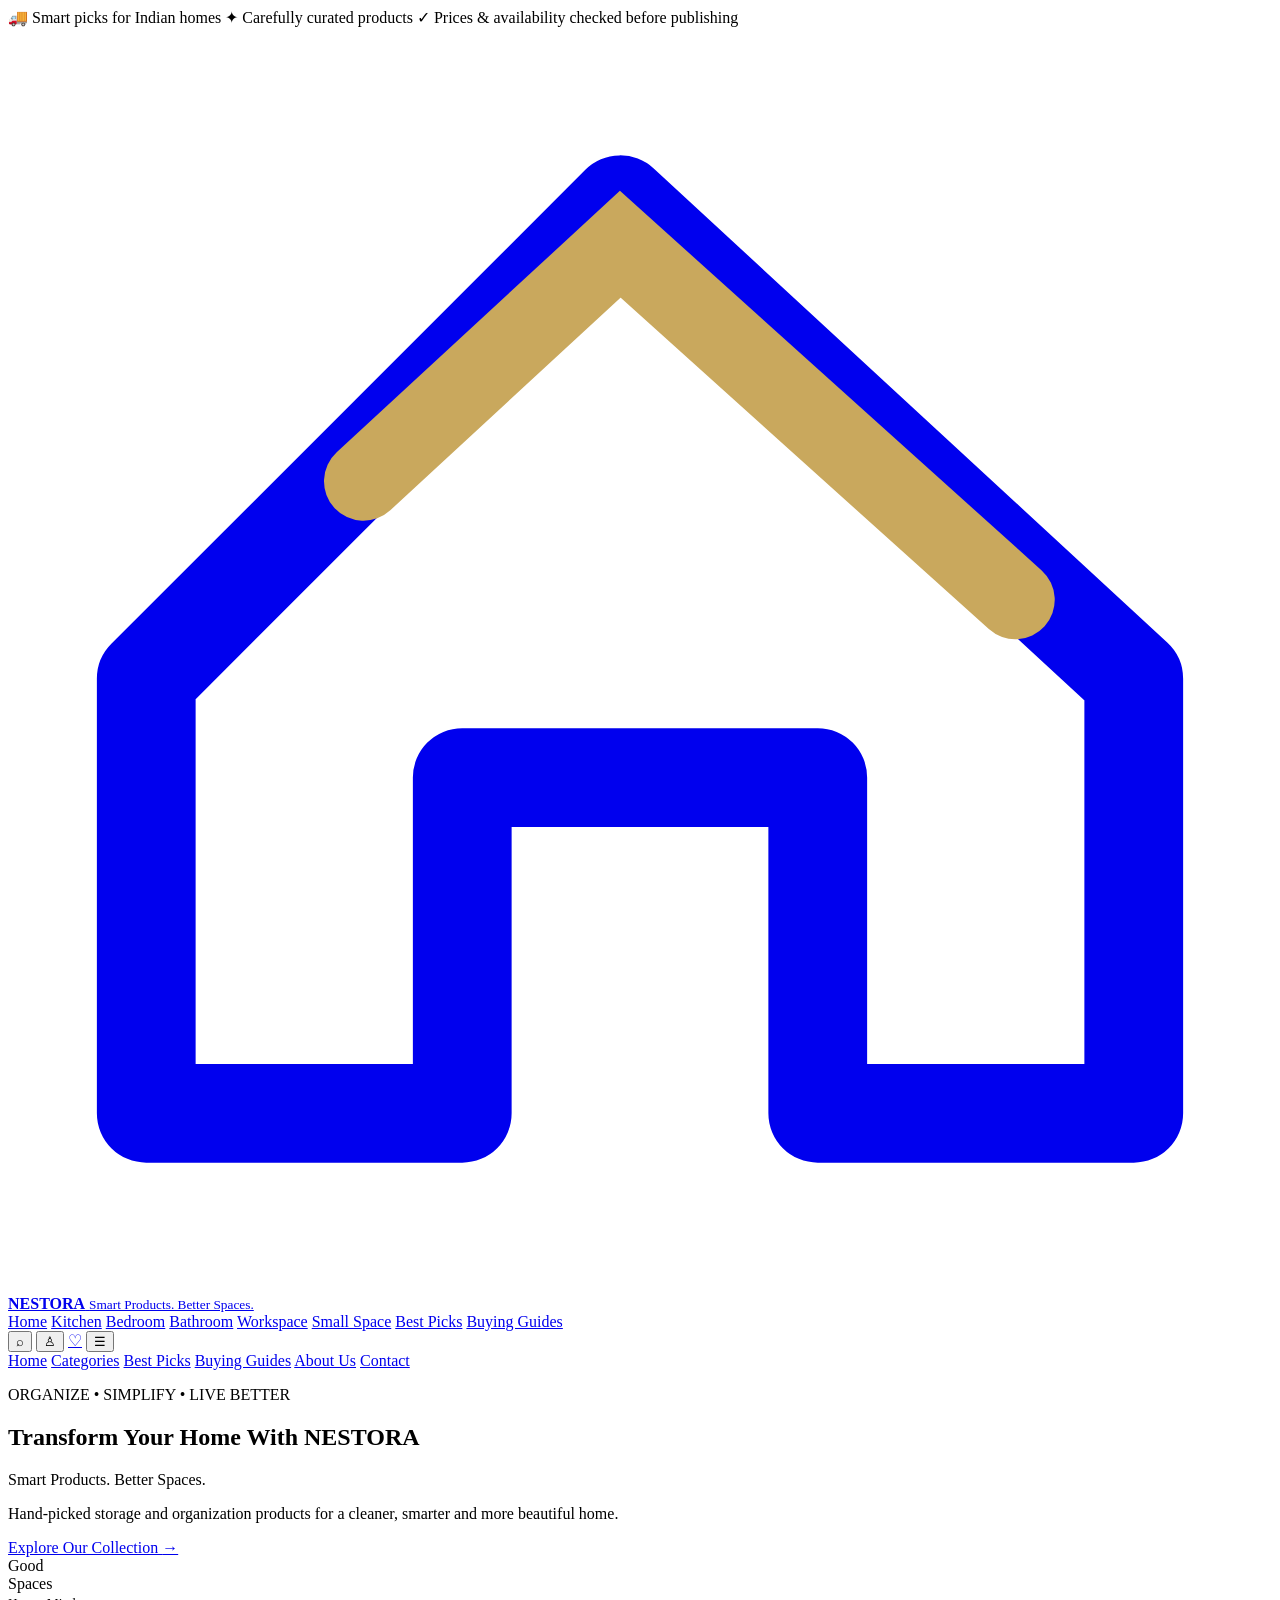
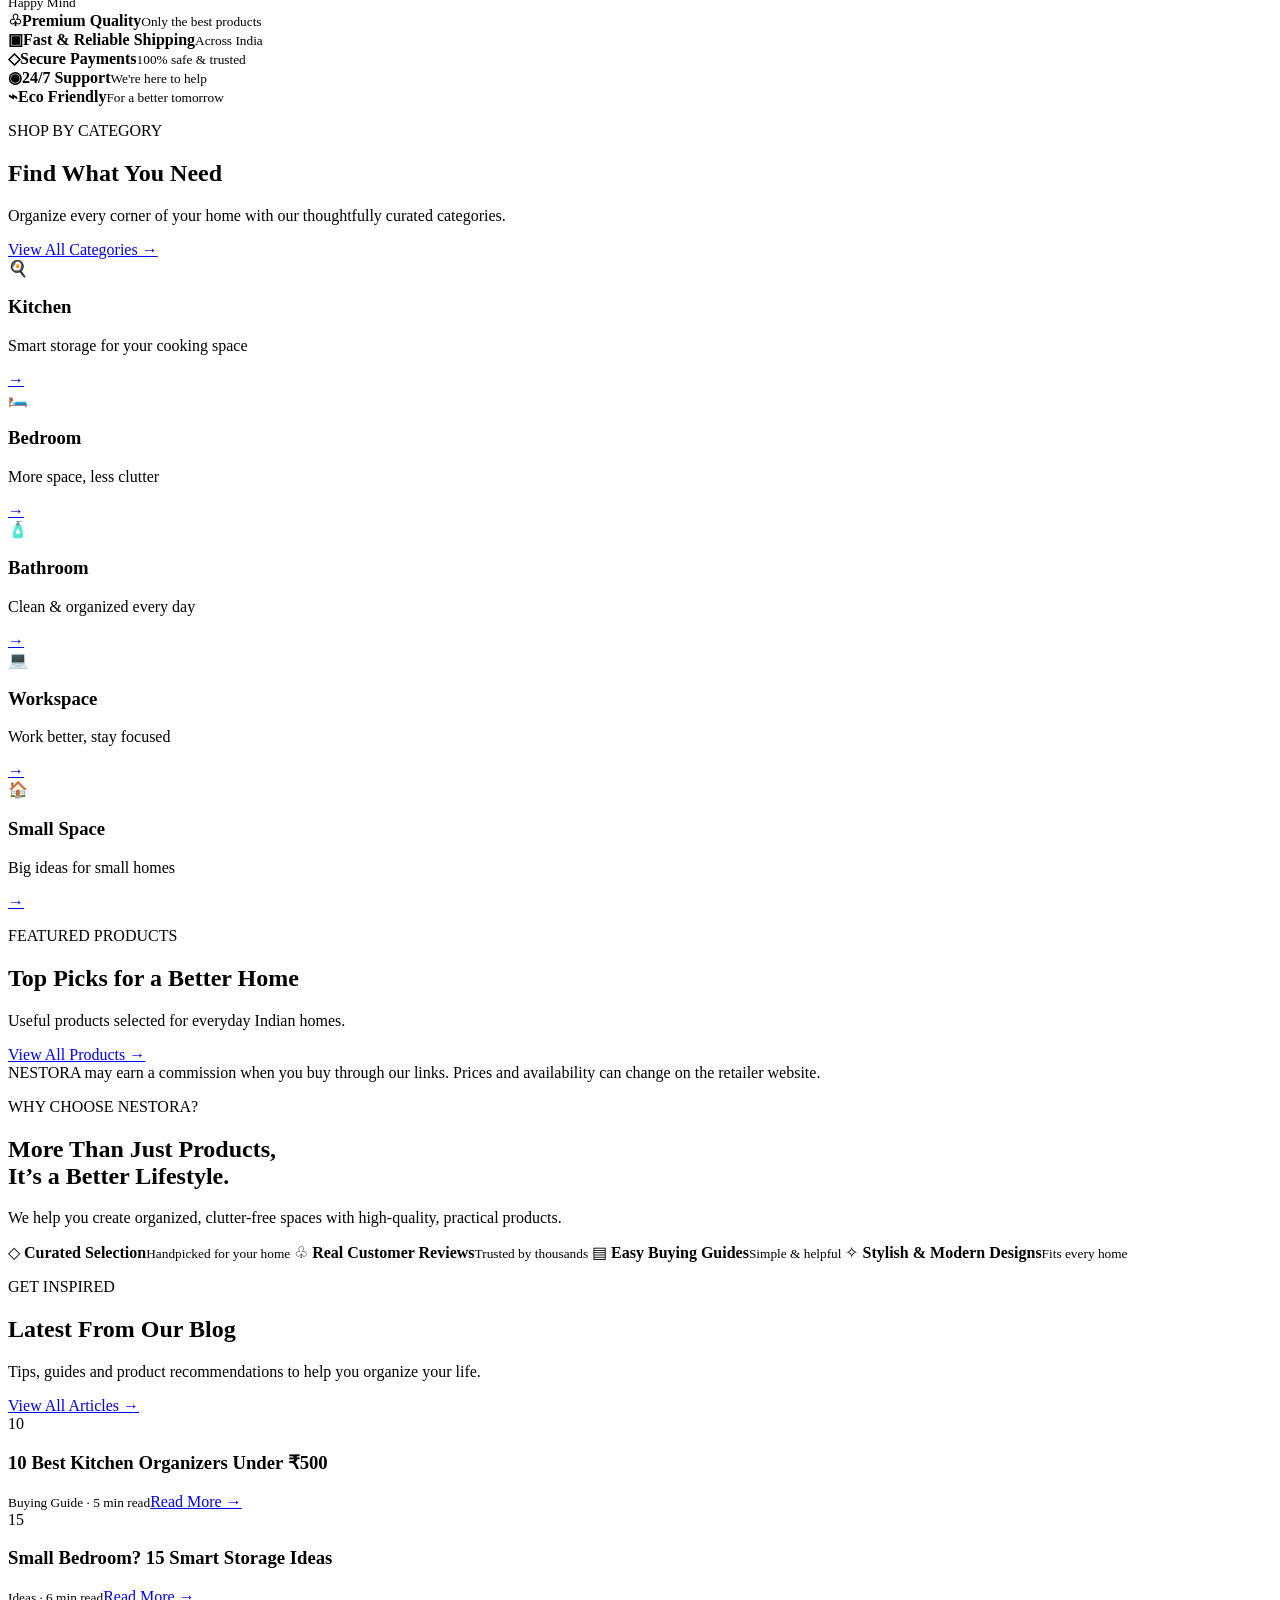
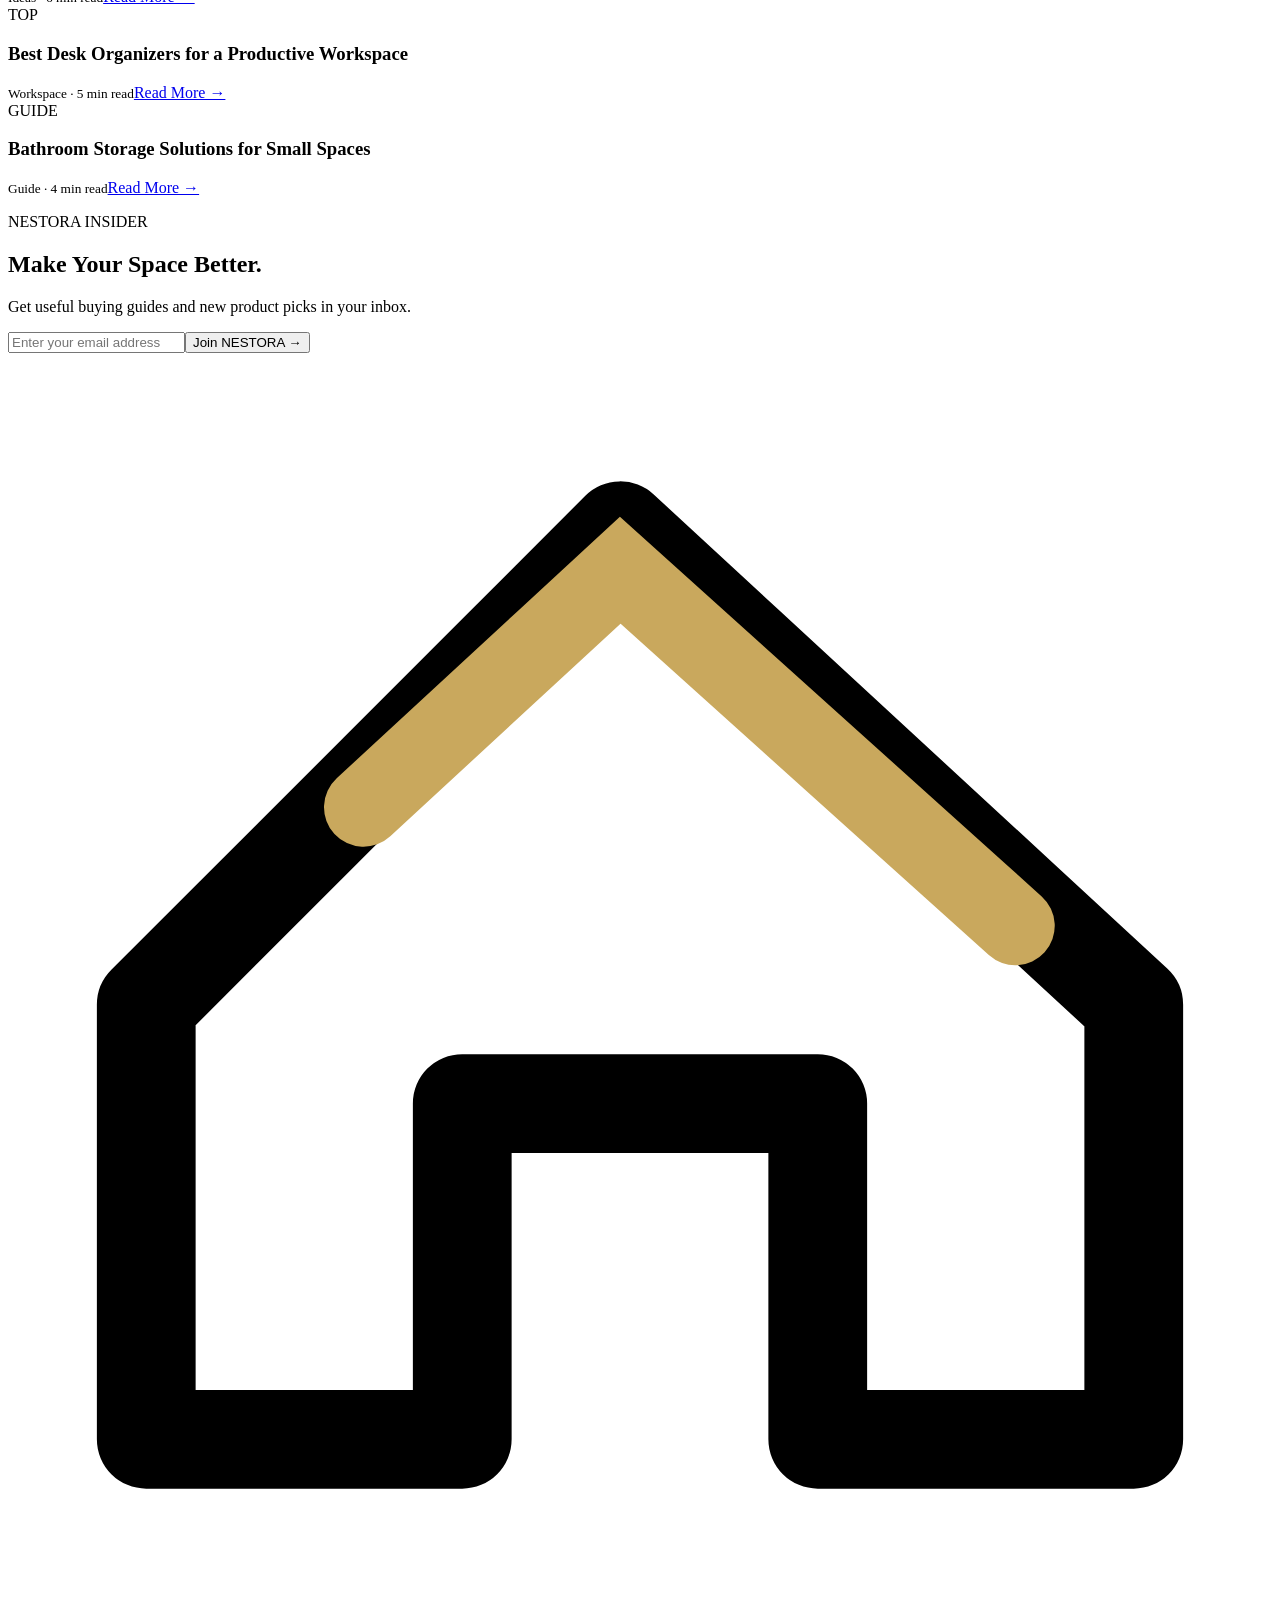
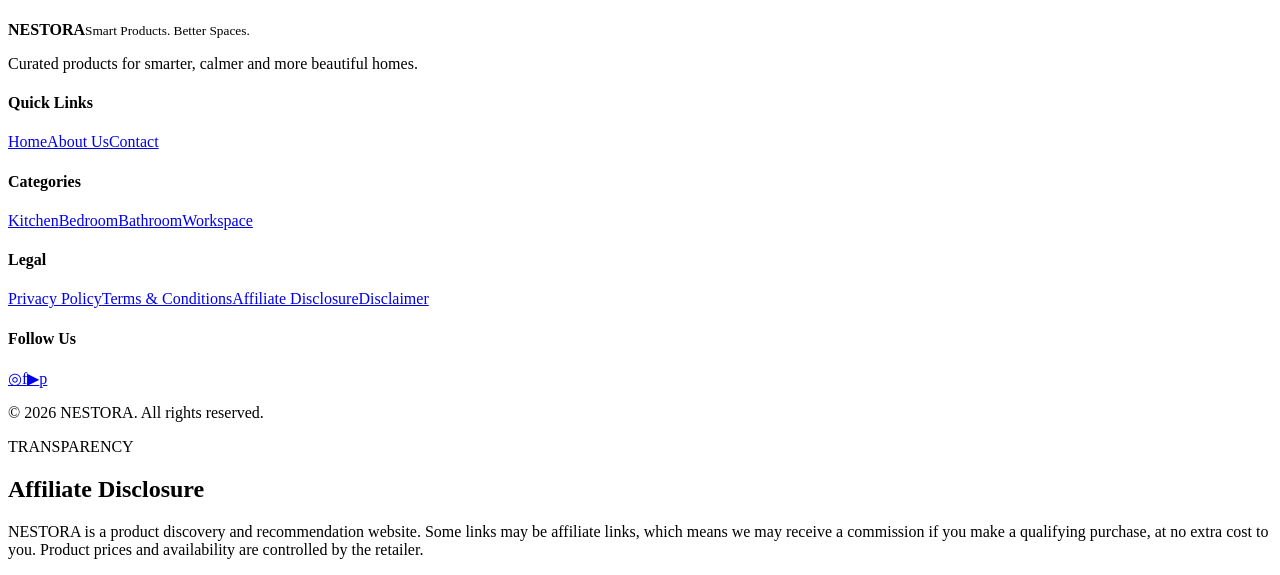
==== commit 3a2193ce: "index.html" ====
--- a/index.html
+++ b/index.html
@@ -12,9 +12,9 @@
 </head>
 <body>
   <div class="topbar">
-    <span>🚚 Free Shipping on Orders Above ₹499</span>
-    <span>✦ Trusted by 50,000+ Happy Homes</span>
-    <span>✓ Easy Returns &nbsp;|&nbsp; Secure Payments</span>
+    <span>🚚 Smart picks for Indian homes</span>
+    <span>✦ Carefully curated products</span>
+    <span>✓ Prices & availability checked before publishing</span>
   </div>
 
   <header class="nav">
@@ -45,7 +45,7 @@
     <div class="nav-actions">
       <button aria-label="Search" onclick="focusSearch()">⌕</button>
       <button aria-label="Account">♙</button>
-      <button class="cart-btn" aria-label="Cart" onclick="openCart()">🛒<span id="cartCount">0</span></button>
+      <a class="cart-btn" aria-label="Product picks" href="#products">♡</a>
       <button class="menu-btn" aria-label="Open menu" onclick="toggleMenu()">☰</button>
     </div>
   </header>
@@ -108,10 +108,10 @@
 
     <section class="section products-section" id="products">
       <div class="section-head">
-        <div><p class="eyebrow">FEATURED PRODUCTS</p><h2>Top Picks for a Better Home</h2><p>Most loved, highly rated and customer approved.</p></div>
+        <div><p class="eyebrow">FEATURED PRODUCTS</p><h2>Top Picks for a Better Home</h2><p>Useful products selected for everyday Indian homes.</p></div>
         <a href="#products">View All Products →</a>
       </div>
-      <div class="products" id="productGrid"></div>
+      <div class="affiliate-note">NESTORA may earn a commission when you buy through our links. Prices and availability can change on the retailer website.</div><div class="products" id="productGrid"></div>
     </section>
 
     <section class="lifestyle" id="about">
@@ -155,13 +155,11 @@
     </div>
     <div><h4>Quick Links</h4><a href="#home">Home</a><a href="#about">About Us</a><a href="#contact">Contact</a></div>
     <div><h4>Categories</h4><a href="#categories">Kitchen</a><a href="#categories">Bedroom</a><a href="#categories">Bathroom</a><a href="#categories">Workspace</a></div>
-    <div><h4>Legal</h4><a href="#">Privacy Policy</a><a href="#">Terms & Conditions</a><a href="#">Affiliate Disclosure</a><a href="#">Disclaimer</a></div>
+    <div><h4>Legal</h4><a href="#">Privacy Policy</a><a href="#">Terms & Conditions</a><a href="#affiliate">Affiliate Disclosure</a><a href="#">Disclaimer</a></div>
     <div><h4>Follow Us</h4><div class="socials"><a href="#">◎</a><a href="#">f</a><a href="#">▶</a><a href="#">p</a></div><p class="copyright">© 2026 NESTORA. All rights reserved.</p></div>
   </footer>
 
-  <div class="toast" id="toast"></div>
-  <div class="cart-panel" id="cartPanel"><button class="close" onclick="closeCart()">×</button><h2>Your Picks</h2><div id="cartItems">No products added yet.</div><a class="btn btn-dark" href="#products" onclick="closeCart()">Continue Shopping</a></div>
-  <div class="overlay" id="overlay" onclick="closeCart()"></div>
+  <section class="affiliate-disclosure" id="affiliate"><div><p class="eyebrow">TRANSPARENCY</p><h2>Affiliate Disclosure</h2><p>NESTORA is a product discovery and recommendation website. Some links may be affiliate links, which means we may receive a commission if you make a qualifying purchase, at no extra cost to you. Product prices and availability are controlled by the retailer.</p></div></section><div class="toast" id="toast"></div>
 
   <script src="script.js"></script>
 </body>
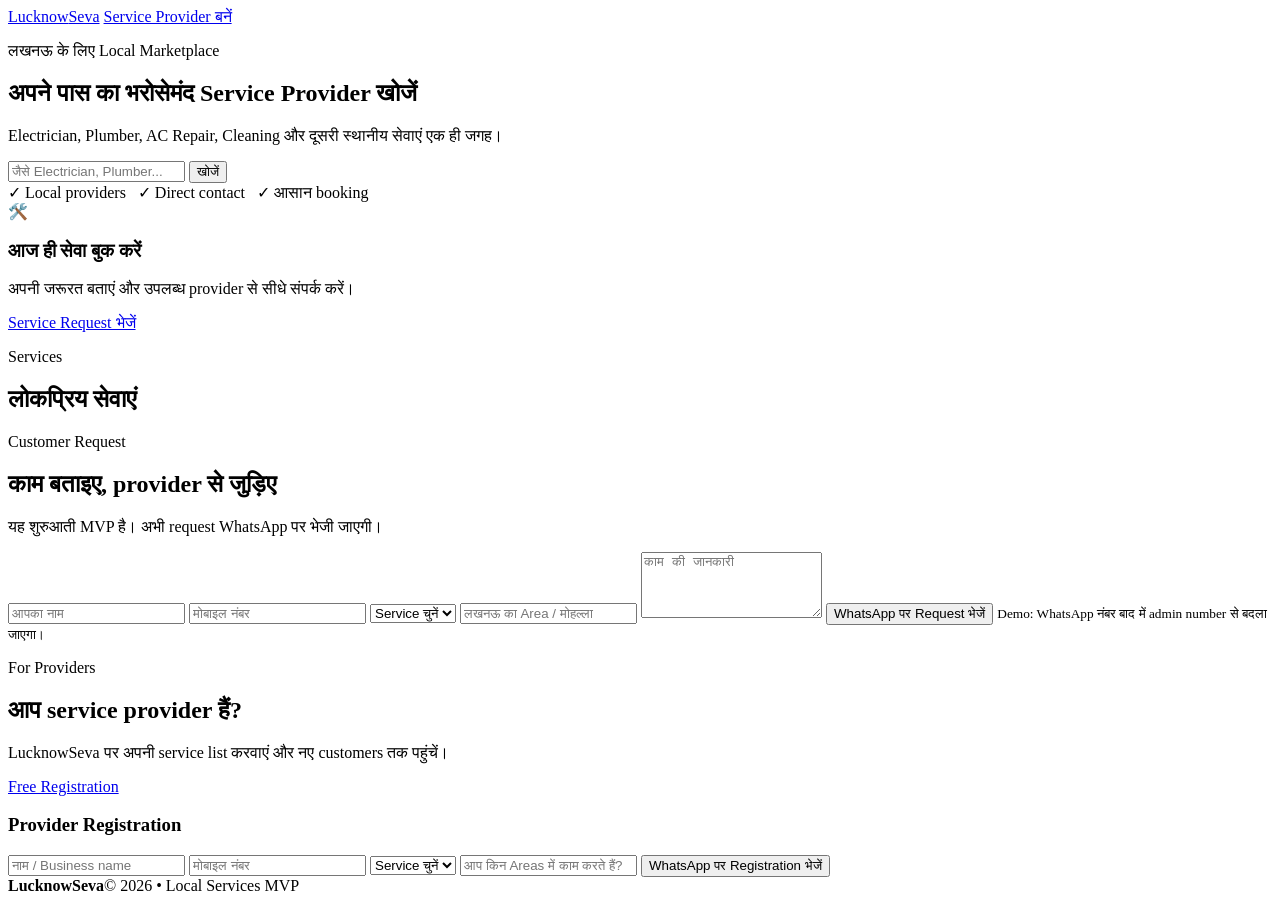
==== commit e31eb0da: "index.html" ====
--- a/index.html
+++ b/index.html
@@ -1,166 +1,96 @@
 <!DOCTYPE html>
-<html lang="en">
+<html lang="hi">
 <head>
-  <meta charset="UTF-8" />
-  <meta name="viewport" content="width=device-width, initial-scale=1.0" />
-  <meta name="description" content="NESTORA — Smart products for better spaces. Discover curated home storage and organization products." />
-  <title>NESTORA — Smart Products. Better Spaces.</title>
-  <link rel="preconnect" href="https://fonts.googleapis.com">
-  <link rel="preconnect" href="https://fonts.gstatic.com" crossorigin>
-  <link href="https://fonts.googleapis.com/css2?family=DM+Sans:wght@400;500;600;700&family=Playfair+Display:wght@500;600;700&display=swap" rel="stylesheet">
-  <link rel="stylesheet" href="styles.css" />
+  <meta charset="UTF-8">
+  <meta name="viewport" content="width=device-width, initial-scale=1.0">
+  <title>Lucknow Seva — Local Services</title>
+  <meta name="description" content="लखनऊ में भरोसेमंद स्थानीय सेवाएं खोजें और बुक करें।">
+  <link rel="stylesheet" href="style.css">
 </head>
 <body>
-  <div class="topbar">
-    <span>🚚 Smart picks for Indian homes</span>
-    <span>✦ Carefully curated products</span>
-    <span>✓ Prices & availability checked before publishing</span>
+<header class="header">
+  <div class="container nav">
+    <a class="logo" href="#">Lucknow<span>Seva</span></a>
+    <a class="provider-link" href="#provider">Service Provider बनें</a>
   </div>
+</header>
 
-  <header class="nav">
-    <a class="brand" href="#home" aria-label="NESTORA Home">
-      <span class="logo-mark" aria-hidden="true">
-        <svg viewBox="0 0 64 64" fill="none">
-          <path d="M7 33 31 9l26 24v22H41V38H23v17H7V33Z" stroke="currentColor" stroke-width="5" stroke-linejoin="round"/>
-          <path d="m18 23 13-12 20 18" stroke="#C9A85D" stroke-width="4" stroke-linecap="round"/>
-        </svg>
-      </span>
-      <span>
-        <strong>NESTORA</strong>
-        <small>Smart Products. Better Spaces.</small>
-      </span>
-    </a>
+<main>
+<section class="hero">
+  <div class="container hero-grid">
+    <div>
+      <p class="eyebrow">लखनऊ के लिए Local Marketplace</p>
+      <h1>अपने पास का भरोसेमंद <span>Service Provider</span> खोजें</h1>
+      <p class="hero-text">Electrician, Plumber, AC Repair, Cleaning और दूसरी स्थानीय सेवाएं एक ही जगह।</p>
+      <div class="search-box">
+        <input id="searchInput" type="search" placeholder="जैसे Electrician, Plumber...">
+        <button onclick="searchServices()">खोजें</button>
+      </div>
+      <div class="trust">✓ Local providers &nbsp; ✓ Direct contact &nbsp; ✓ आसान booking</div>
+    </div>
+    <div class="hero-card">
+      <div class="hero-icon">🛠️</div>
+      <h3>आज ही सेवा बुक करें</h3>
+      <p>अपनी जरूरत बताएं और उपलब्ध provider से सीधे संपर्क करें।</p>
+      <a class="btn" href="#booking">Service Request भेजें</a>
+    </div>
+  </div>
+</section>
 
-    <nav class="desktop-nav">
-      <a class="active" href="#home">Home</a>
-      <a href="#categories">Kitchen</a>
-      <a href="#categories">Bedroom</a>
-      <a href="#categories">Bathroom</a>
-      <a href="#categories">Workspace</a>
-      <a href="#categories">Small Space</a>
-      <a href="#products">Best Picks</a>
-      <a href="#guides">Buying Guides</a>
-    </nav>
+<section class="section" id="services">
+  <div class="container">
+    <div class="section-head">
+      <div><p class="eyebrow">Services</p><h2>लोकप्रिय सेवाएं</h2></div>
+      <span id="resultCount"></span>
+    </div>
+    <div class="service-grid" id="serviceGrid"></div>
+  </div>
+</section>
 
-    <div class="nav-actions">
-      <button aria-label="Search" onclick="focusSearch()">⌕</button>
-      <button aria-label="Account">♙</button>
-      <a class="cart-btn" aria-label="Product picks" href="#products">♡</a>
-      <button class="menu-btn" aria-label="Open menu" onclick="toggleMenu()">☰</button>
+<section class="section light" id="booking">
+  <div class="container two-col">
+    <div>
+      <p class="eyebrow">Customer Request</p>
+      <h2>काम बताइए, provider से जुड़िए</h2>
+      <p>यह शुरुआती MVP है। अभी request WhatsApp पर भेजी जाएगी।</p>
     </div>
-  </header>
+    <form id="bookingForm" class="form-card">
+      <input id="customerName" required placeholder="आपका नाम">
+      <input id="customerPhone" required type="tel" placeholder="मोबाइल नंबर">
+      <select id="serviceSelect" required><option value="">Service चुनें</option></select>
+      <input id="area" required placeholder="लखनऊ का Area / मोहल्ला">
+      <textarea id="details" rows="4" placeholder="काम की जानकारी"></textarea>
+      <button class="btn" type="submit">WhatsApp पर Request भेजें</button>
+      <small>Demo: WhatsApp नंबर बाद में admin number से बदला जाएगा।</small>
+    </form>
+  </div>
+</section>
 
-  <div class="mobile-menu" id="mobileMenu">
-    <a href="#home" onclick="toggleMenu()">Home</a>
-    <a href="#categories" onclick="toggleMenu()">Categories</a>
-    <a href="#products" onclick="toggleMenu()">Best Picks</a>
-    <a href="#guides" onclick="toggleMenu()">Buying Guides</a>
-    <a href="#about" onclick="toggleMenu()">About Us</a>
-    <a href="#contact" onclick="toggleMenu()">Contact</a>
+<section class="section" id="provider">
+  <div class="container provider-box">
+    <div>
+      <p class="eyebrow">For Providers</p>
+      <h2>आप service provider हैं?</h2>
+      <p>LucknowSeva पर अपनी service list करवाएं और नए customers तक पहुंचें।</p>
+    </div>
+    <a class="btn" href="#providerForm">Free Registration</a>
   </div>
+  <div class="container provider-form-wrap" id="providerForm">
+    <form class="form-card" id="providerRegistration">
+      <h3>Provider Registration</h3>
+      <input id="pName" required placeholder="नाम / Business name">
+      <input id="pPhone" required type="tel" placeholder="मोबाइल नंबर">
+      <select id="pService" required><option value="">Service चुनें</option></select>
+      <input id="pArea" required placeholder="आप किन Areas में काम करते हैं?">
+      <button class="btn" type="submit">WhatsApp पर Registration भेजें</button>
+    </form>
+  </div>
+</section>
+</main>
 
-  <main id="home">
-    <section class="hero">
-      <div class="hero-copy">
-        <p class="eyebrow">ORGANIZE • SIMPLIFY • LIVE BETTER</p>
-        <h1>Transform Your Home With <span>NESTORA</span></h1>
-        <p class="hero-tag">Smart Products. Better Spaces.</p>
-        <p class="hero-text">Hand-picked storage and organization products for a cleaner, smarter and more beautiful home.</p>
-        <a class="btn btn-dark" href="#products">Explore Our Collection <span>→</span></a>
-      </div>
-      <div class="hero-scene">
-        <div class="sun"></div>
-        <div class="wall-shelf">
-          <div class="shelf-row"><i></i><i></i><i></i></div>
-          <div class="shelf-row"><i></i><i></i><i></i></div>
-          <div class="shelf-row"><i></i><i></i><i></i></div>
-        </div>
-        <div class="plant plant-a"><b></b><span></span></div>
-        <div class="sofa"><div class="cushion"></div><div class="cushion c2"></div><div class="throw"></div></div>
-        <div class="table"><div class="tabletop"></div><div class="leg l1"></div><div class="leg l2"></div></div>
-        <div class="plant plant-b"><b></b><span></span></div>
-        <div class="art">Good<br>Spaces<br><small>Happy Mind</small></div>
-        <div class="lamp"><i></i><b></b></div>
-      </div>
-    </section>
-
-    <section class="trust-strip">
-      <div><b>♧</b><span><strong>Premium Quality</strong><small>Only the best products</small></span></div>
-      <div><b>▣</b><span><strong>Fast & Reliable Shipping</strong><small>Across India</small></span></div>
-      <div><b>◇</b><span><strong>Secure Payments</strong><small>100% safe & trusted</small></span></div>
-      <div><b>◉</b><span><strong>24/7 Support</strong><small>We're here to help</small></span></div>
-      <div><b>⌁</b><span><strong>Eco Friendly</strong><small>For a better tomorrow</small></span></div>
-    </section>
-
-    <section class="section" id="categories">
-      <div class="section-head">
-        <div><p class="eyebrow">SHOP BY CATEGORY</p><h2>Find What You Need</h2><p>Organize every corner of your home with our thoughtfully curated categories.</p></div>
-        <a href="#products">View All Categories →</a>
-      </div>
-      <div class="categories">
-        <article class="cat cat-kitchen"><div class="cat-img"><span>🍳</span></div><h3>Kitchen</h3><p>Smart storage for your cooking space</p><a href="#products">→</a></article>
-        <article class="cat cat-bedroom"><div class="cat-img"><span>🛏️</span></div><h3>Bedroom</h3><p>More space, less clutter</p><a href="#products">→</a></article>
-        <article class="cat cat-bathroom"><div class="cat-img"><span>🧴</span></div><h3>Bathroom</h3><p>Clean & organized every day</p><a href="#products">→</a></article>
-        <article class="cat cat-work"><div class="cat-img"><span>💻</span></div><h3>Workspace</h3><p>Work better, stay focused</p><a href="#products">→</a></article>
-        <article class="cat cat-small"><div class="cat-img"><span>🏠</span></div><h3>Small Space</h3><p>Big ideas for small homes</p><a href="#products">→</a></article>
-      </div>
-    </section>
-
-    <section class="section products-section" id="products">
-      <div class="section-head">
-        <div><p class="eyebrow">FEATURED PRODUCTS</p><h2>Top Picks for a Better Home</h2><p>Useful products selected for everyday Indian homes.</p></div>
-        <a href="#products">View All Products →</a>
-      </div>
-      <div class="affiliate-note">NESTORA may earn a commission when you buy through our links. Prices and availability can change on the retailer website.</div><div class="products" id="productGrid"></div>
-    </section>
-
-    <section class="lifestyle" id="about">
-      <div class="lifestyle-image"><div class="storage-wall"><i></i><i></i><i></i><i></i><i></i><i></i></div></div>
-      <div class="lifestyle-copy">
-        <p class="eyebrow">WHY CHOOSE NESTORA?</p>
-        <h2>More Than Just Products,<br>It’s a Better Lifestyle.</h2>
-        <p>We help you create organized, clutter-free spaces with high-quality, practical products.</p>
-        <div class="benefits">
-          <span>◇ <b>Curated Selection</b><small>Handpicked for your home</small></span>
-          <span>♧ <b>Real Customer Reviews</b><small>Trusted by thousands</small></span>
-          <span>▤ <b>Easy Buying Guides</b><small>Simple & helpful</small></span>
-          <span>✧ <b>Stylish & Modern Designs</b><small>Fits every home</small></span>
-        </div>
-      </div>
-    </section>
-
-    <section class="section guides" id="guides">
-      <div class="section-head">
-        <div><p class="eyebrow">GET INSPIRED</p><h2>Latest From Our Blog</h2><p>Tips, guides and product recommendations to help you organize your life.</p></div>
-        <a href="#guides">View All Articles →</a>
-      </div>
-      <div class="articles">
-        <article><div class="article-art kitchen-art">10</div><h3>10 Best Kitchen Organizers Under ₹500</h3><small>Buying Guide · 5 min read</small><a href="#">Read More →</a></article>
-        <article><div class="article-art bedroom-art">15</div><h3>Small Bedroom? 15 Smart Storage Ideas</h3><small>Ideas · 6 min read</small><a href="#">Read More →</a></article>
-        <article><div class="article-art desk-art">TOP</div><h3>Best Desk Organizers for a Productive Workspace</h3><small>Workspace · 5 min read</small><a href="#">Read More →</a></article>
-        <article><div class="article-art bath-art">GUIDE</div><h3>Bathroom Storage Solutions for Small Spaces</h3><small>Guide · 4 min read</small><a href="#">Read More →</a></article>
-      </div>
-    </section>
-
-    <section class="newsletter" id="contact">
-      <div><p class="eyebrow">NESTORA INSIDER</p><h2>Make Your Space Better.</h2><p>Get useful buying guides and new product picks in your inbox.</p></div>
-      <form onsubmit="subscribe(event)"><input id="email" type="email" placeholder="Enter your email address" required><button>Join NESTORA →</button></form>
-    </section>
-  </main>
-
-  <footer>
-    <div class="footer-brand">
-      <div class="brand"><span class="logo-mark"><svg viewBox="0 0 64 64" fill="none"><path d="M7 33 31 9l26 24v22H41V38H23v17H7V33Z" stroke="currentColor" stroke-width="5" stroke-linejoin="round"/><path d="m18 23 13-12 20 18" stroke="#C9A85D" stroke-width="4" stroke-linecap="round"/></svg></span><span><strong>NESTORA</strong><small>Smart Products. Better Spaces.</small></span></div>
-      <p>Curated products for smarter, calmer and more beautiful homes.</p>
-    </div>
-    <div><h4>Quick Links</h4><a href="#home">Home</a><a href="#about">About Us</a><a href="#contact">Contact</a></div>
-    <div><h4>Categories</h4><a href="#categories">Kitchen</a><a href="#categories">Bedroom</a><a href="#categories">Bathroom</a><a href="#categories">Workspace</a></div>
-    <div><h4>Legal</h4><a href="#">Privacy Policy</a><a href="#">Terms & Conditions</a><a href="#affiliate">Affiliate Disclosure</a><a href="#">Disclaimer</a></div>
-    <div><h4>Follow Us</h4><div class="socials"><a href="#">◎</a><a href="#">f</a><a href="#">▶</a><a href="#">p</a></div><p class="copyright">© 2026 NESTORA. All rights reserved.</p></div>
-  </footer>
-
-  <section class="affiliate-disclosure" id="affiliate"><div><p class="eyebrow">TRANSPARENCY</p><h2>Affiliate Disclosure</h2><p>NESTORA is a product discovery and recommendation website. Some links may be affiliate links, which means we may receive a commission if you make a qualifying purchase, at no extra cost to you. Product prices and availability are controlled by the retailer.</p></div></section><div class="toast" id="toast"></div>
-
-  <script src="script.js"></script>
+<footer>
+  <div class="container footer"><strong>LucknowSeva</strong><span>© 2026 • Local Services MVP</span></div>
+</footer>
+<script src="script.js"></script>
 </body>
-</html>
+</html>
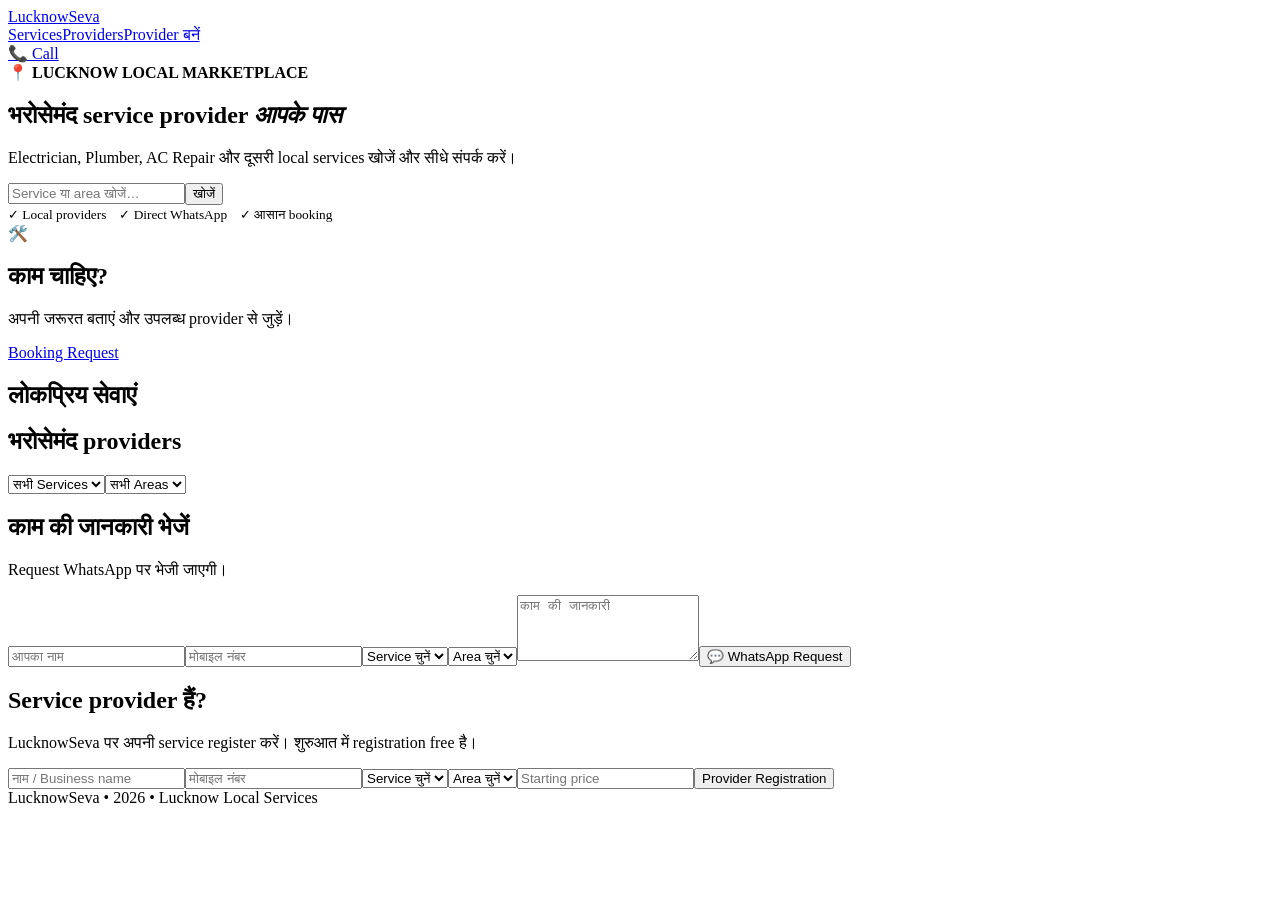
==== commit 898d17d1: "index.html" ====
--- a/index.html
+++ b/index.html
@@ -1,96 +1,12 @@
-<!DOCTYPE html>
-<html lang="hi">
-<head>
-  <meta charset="UTF-8">
-  <meta name="viewport" content="width=device-width, initial-scale=1.0">
-  <title>Lucknow Seva — Local Services</title>
-  <meta name="description" content="लखनऊ में भरोसेमंद स्थानीय सेवाएं खोजें और बुक करें।">
-  <link rel="stylesheet" href="style.css">
-</head>
+<!doctype html><html lang="hi"><head>
+<meta charset="utf-8"><meta name="viewport" content="width=device-width,initial-scale=1">
+<title>LucknowSeva — Local Services</title><link rel="stylesheet" href="style.css"></head>
 <body>
-<header class="header">
-  <div class="container nav">
-    <a class="logo" href="#">Lucknow<span>Seva</span></a>
-    <a class="provider-link" href="#provider">Service Provider बनें</a>
-  </div>
-</header>
-
-<main>
-<section class="hero">
-  <div class="container hero-grid">
-    <div>
-      <p class="eyebrow">लखनऊ के लिए Local Marketplace</p>
-      <h1>अपने पास का भरोसेमंद <span>Service Provider</span> खोजें</h1>
-      <p class="hero-text">Electrician, Plumber, AC Repair, Cleaning और दूसरी स्थानीय सेवाएं एक ही जगह।</p>
-      <div class="search-box">
-        <input id="searchInput" type="search" placeholder="जैसे Electrician, Plumber...">
-        <button onclick="searchServices()">खोजें</button>
-      </div>
-      <div class="trust">✓ Local providers &nbsp; ✓ Direct contact &nbsp; ✓ आसान booking</div>
-    </div>
-    <div class="hero-card">
-      <div class="hero-icon">🛠️</div>
-      <h3>आज ही सेवा बुक करें</h3>
-      <p>अपनी जरूरत बताएं और उपलब्ध provider से सीधे संपर्क करें।</p>
-      <a class="btn" href="#booking">Service Request भेजें</a>
-    </div>
-  </div>
-</section>
-
-<section class="section" id="services">
-  <div class="container">
-    <div class="section-head">
-      <div><p class="eyebrow">Services</p><h2>लोकप्रिय सेवाएं</h2></div>
-      <span id="resultCount"></span>
-    </div>
-    <div class="service-grid" id="serviceGrid"></div>
-  </div>
-</section>
-
-<section class="section light" id="booking">
-  <div class="container two-col">
-    <div>
-      <p class="eyebrow">Customer Request</p>
-      <h2>काम बताइए, provider से जुड़िए</h2>
-      <p>यह शुरुआती MVP है। अभी request WhatsApp पर भेजी जाएगी।</p>
-    </div>
-    <form id="bookingForm" class="form-card">
-      <input id="customerName" required placeholder="आपका नाम">
-      <input id="customerPhone" required type="tel" placeholder="मोबाइल नंबर">
-      <select id="serviceSelect" required><option value="">Service चुनें</option></select>
-      <input id="area" required placeholder="लखनऊ का Area / मोहल्ला">
-      <textarea id="details" rows="4" placeholder="काम की जानकारी"></textarea>
-      <button class="btn" type="submit">WhatsApp पर Request भेजें</button>
-      <small>Demo: WhatsApp नंबर बाद में admin number से बदला जाएगा।</small>
-    </form>
-  </div>
-</section>
-
-<section class="section" id="provider">
-  <div class="container provider-box">
-    <div>
-      <p class="eyebrow">For Providers</p>
-      <h2>आप service provider हैं?</h2>
-      <p>LucknowSeva पर अपनी service list करवाएं और नए customers तक पहुंचें।</p>
-    </div>
-    <a class="btn" href="#providerForm">Free Registration</a>
-  </div>
-  <div class="container provider-form-wrap" id="providerForm">
-    <form class="form-card" id="providerRegistration">
-      <h3>Provider Registration</h3>
-      <input id="pName" required placeholder="नाम / Business name">
-      <input id="pPhone" required type="tel" placeholder="मोबाइल नंबर">
-      <select id="pService" required><option value="">Service चुनें</option></select>
-      <input id="pArea" required placeholder="आप किन Areas में काम करते हैं?">
-      <button class="btn" type="submit">WhatsApp पर Registration भेजें</button>
-    </form>
-  </div>
-</section>
-</main>
-
-<footer>
-  <div class="container footer"><strong>LucknowSeva</strong><span>© 2026 • Local Services MVP</span></div>
-</footer>
-<script src="script.js"></script>
-</body>
-</html>+<header><div class="nav"><a class="logo" href="#">Lucknow<span>Seva</span></a><nav><a href="#services">Services</a><a href="#providers">Providers</a><a href="#provider">Provider बनें</a></nav><a class="call" href="tel:+919999999999">📞 Call</a></div></header>
+<section class="hero"><div class="heroGrid"><div><b>📍 LUCKNOW LOCAL MARKETPLACE</b><h1>भरोसेमंद service provider <em>आपके पास</em></h1><p>Electrician, Plumber, AC Repair और दूसरी local services खोजें और सीधे संपर्क करें।</p><div class="search"><input id="search" placeholder="Service या area खोजें…"><button onclick="filterAll()">खोजें</button></div><small>✓ Local providers　✓ Direct WhatsApp　✓ आसान booking</small></div><div class="box"><div>🛠️</div><h2>काम चाहिए?</h2><p>अपनी जरूरत बताएं और उपलब्ध provider से जुड़ें।</p><a class="btn" href="#booking">Booking Request</a></div></div></section>
+<section id="services"><div class="wrap"><h2>लोकप्रिय सेवाएं</h2><div id="serviceGrid" class="grid"></div></div></section>
+<section id="providers" class="soft"><div class="wrap"><h2>भरोसेमंद providers</h2><div class="filters"><select id="serviceFilter" onchange="filterAll()"><option value="">सभी Services</option></select><select id="areaFilter" onchange="filterAll()"><option value="">सभी Areas</option></select></div><div id="providerGrid" class="providerGrid"></div></div></section>
+<section id="booking"><div class="two"><div><h2>काम की जानकारी भेजें</h2><p>Request WhatsApp पर भेजी जाएगी।</p></div><form class="card" id="bookingForm"><input id="name" required placeholder="आपका नाम"><input id="phone" required placeholder="मोबाइल नंबर"><select id="service" required><option value="">Service चुनें</option></select><select id="area" required><option value="">Area चुनें</option></select><textarea id="details" rows="4" placeholder="काम की जानकारी"></textarea><button class="btn">💬 WhatsApp Request</button></form></div></section>
+<section id="provider" class="soft"><div class="two"><div><h2>Service provider हैं?</h2><p>LucknowSeva पर अपनी service register करें। शुरुआत में registration free है।</p></div><form class="card" id="providerForm"><input id="pname" required placeholder="नाम / Business name"><input id="pphone" required placeholder="मोबाइल नंबर"><select id="pservice" required><option value="">Service चुनें</option></select><select id="parea" required><option value="">Area चुनें</option></select><input id="price" placeholder="Starting price"><button class="btn">Provider Registration</button></form></div></section>
+<footer>LucknowSeva • 2026 • Lucknow Local Services</footer>
+<script src="script.js"></script></body></html>
